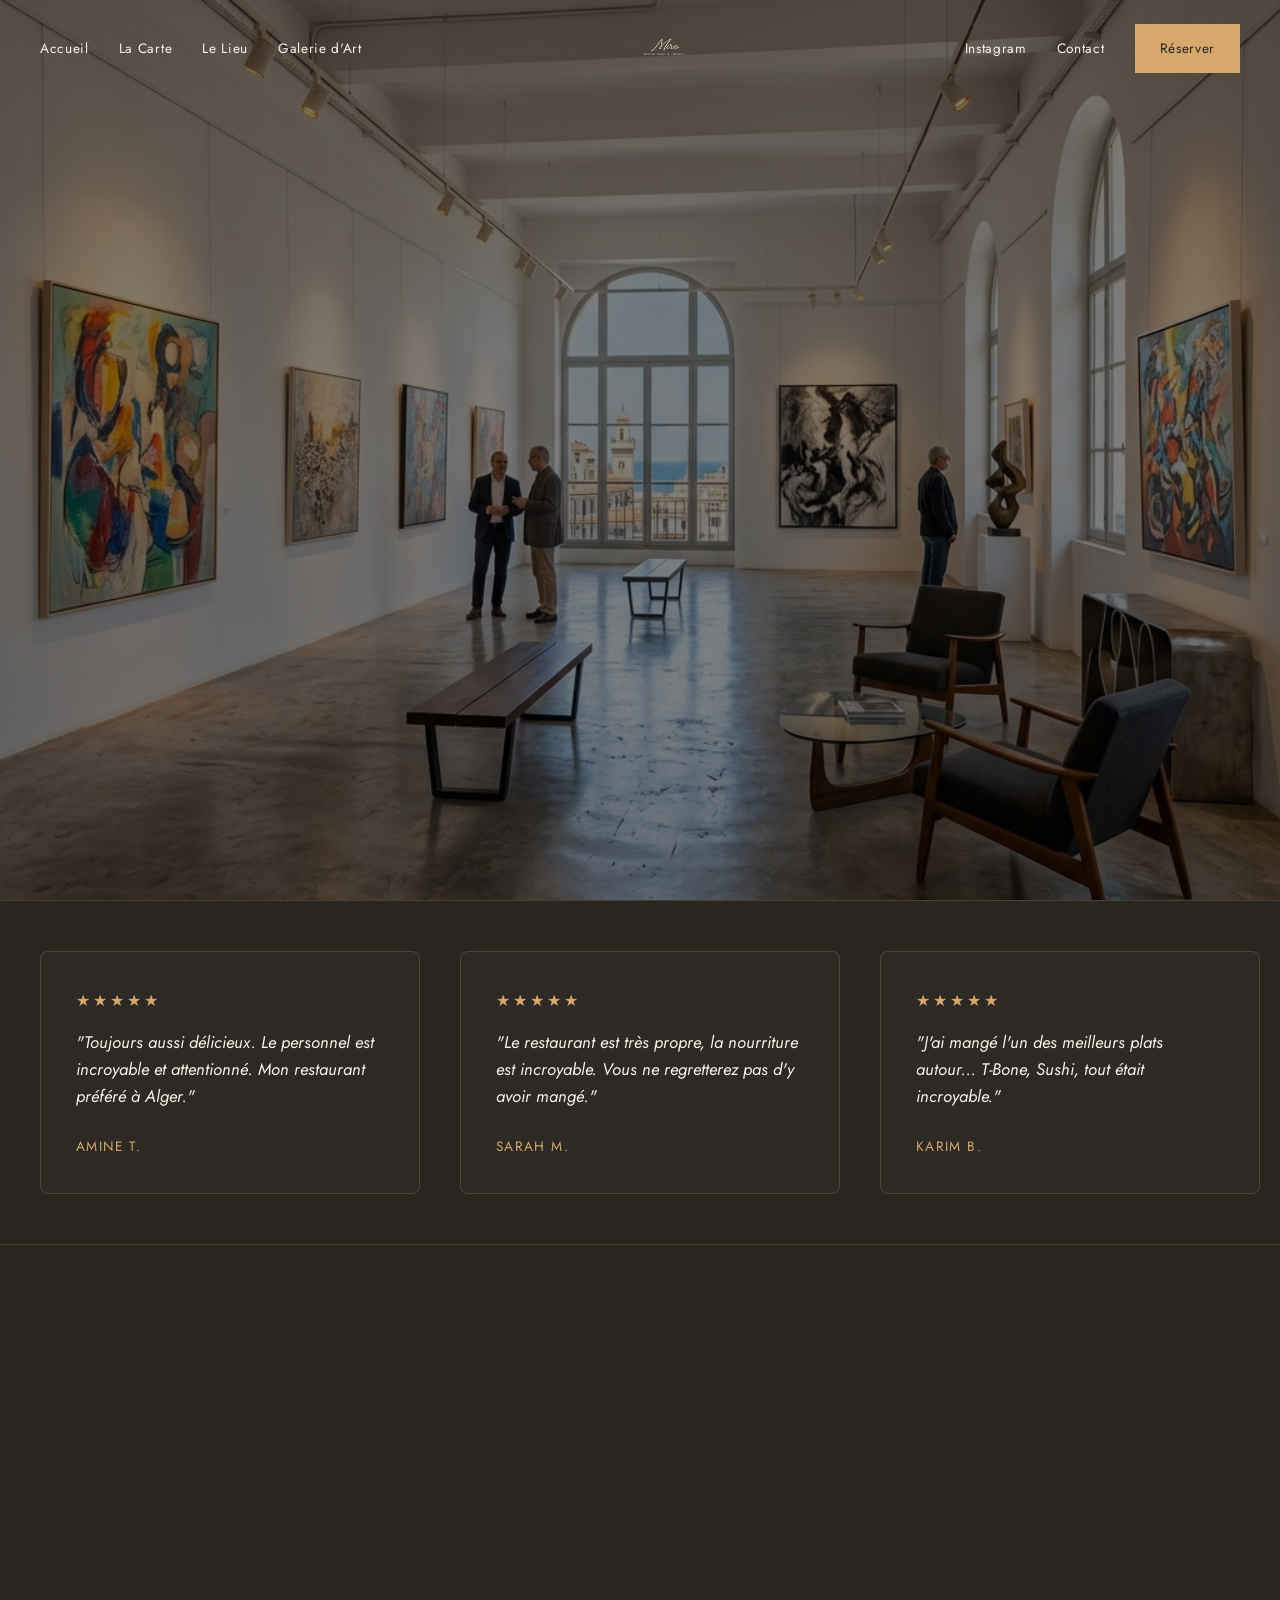
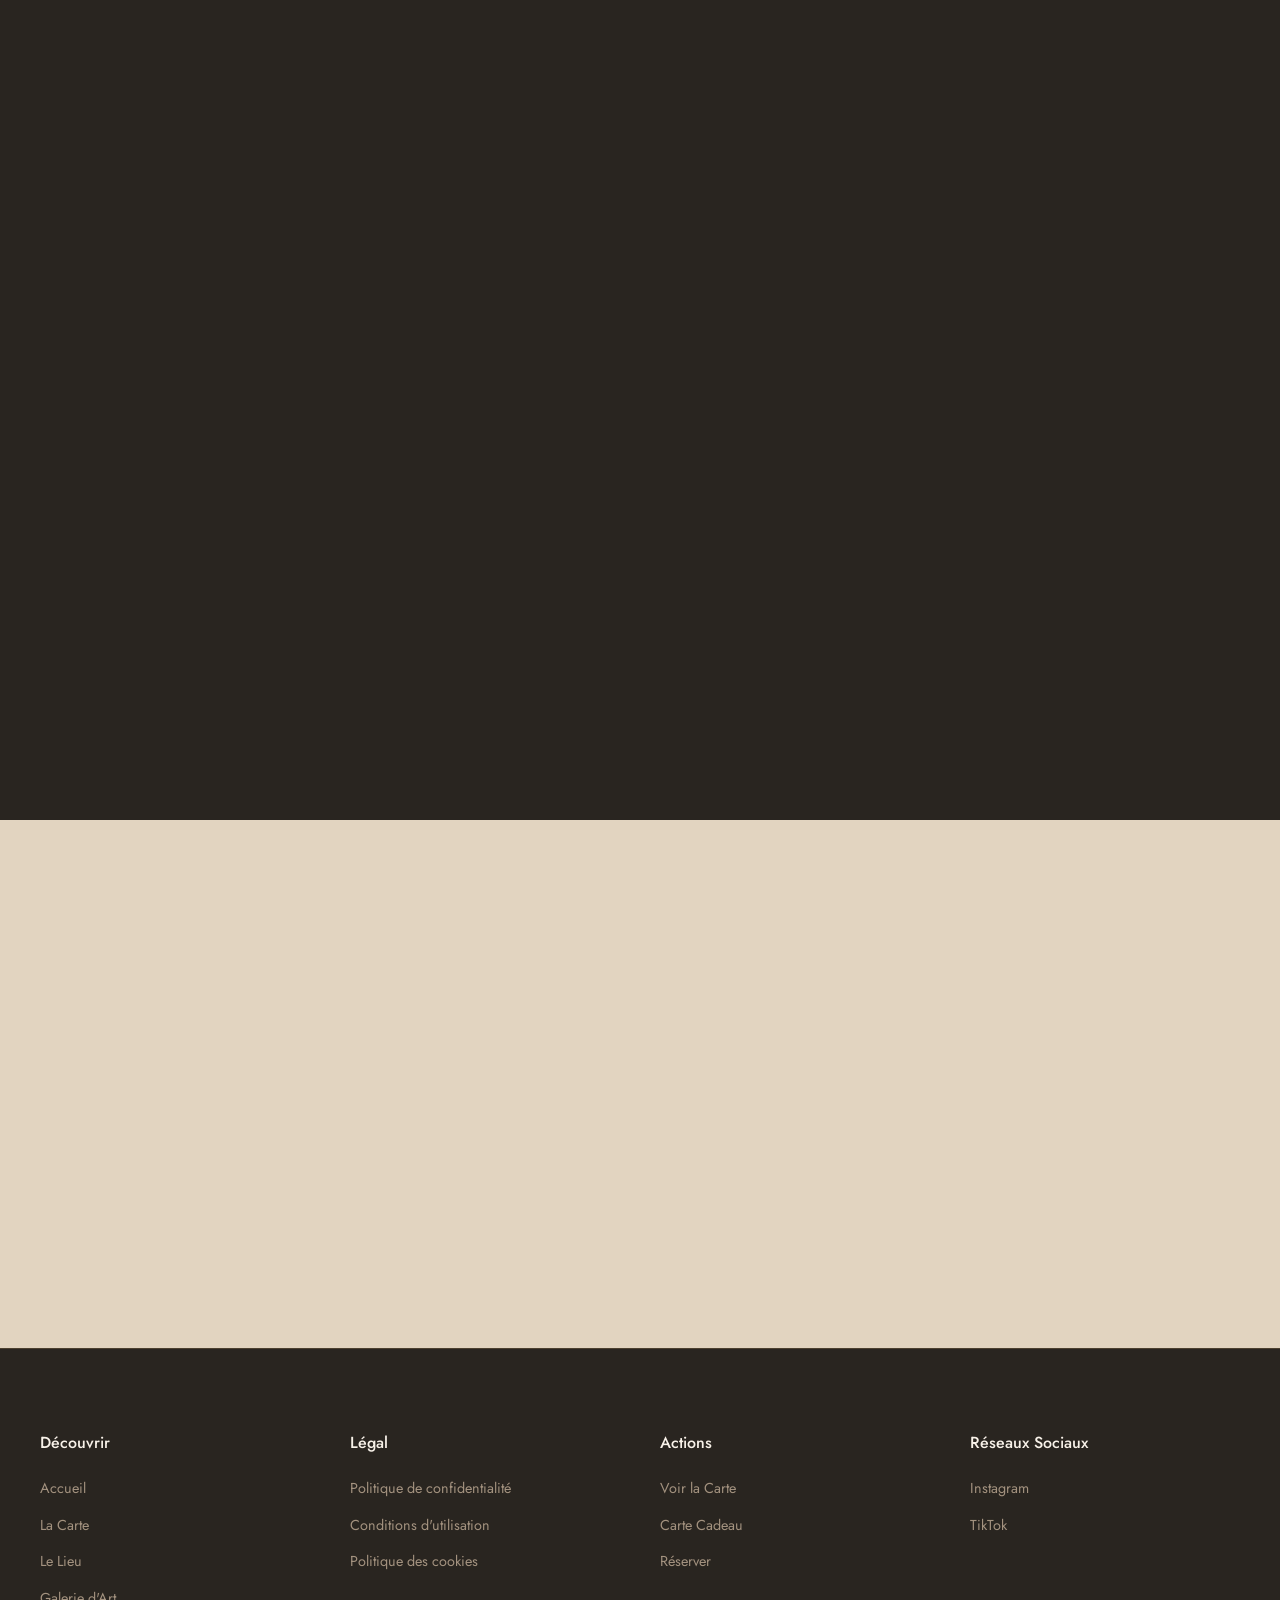
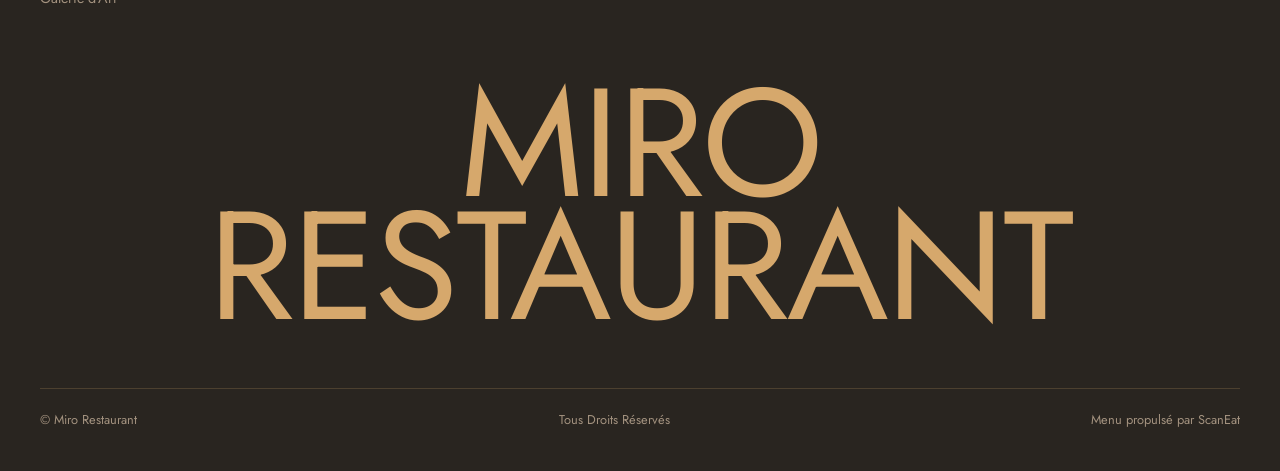
==== index.html @ 79324fb9 "Move files to root for Vercel deployment" ====
<!DOCTYPE html>
<html lang="fr">
<head>
<meta charset="UTF-8" />
<meta name="viewport" content="width=device-width, initial-scale=1.0" />
<title>Miro Restaurant & Lounge — Cuisine Méditerranéenne & Sushi · Alger</title>
<meta name="description" content="Miro Restaurant & Lounge à Alger : cuisine française méditerranéenne aux influences italiennes, viandes maturées, poissons frais, paella et bar à sushi. Réservez votre table." />
<link rel="icon" href="logo.png" />
<link rel="preconnect" href="https://fonts.googleapis.com" />
<link rel="preconnect" href="https://fonts.gstatic.com" crossorigin />
<link href="https://fonts.googleapis.com/css2?family=Cormorant+Garamond:ital,wght@0,400;0,500;0,600;1,400&family=Jost:wght@300;400;500;600&display=swap" rel="stylesheet" />

<style>
  :root{
    --bg:#292520; /* Dark charcoal brown */
    --bg-light:#e2d4c0; /* Beige */
    --gold:#d6a86c; /* Sand/Gold */
    --cream:#f8f2e9; 
    --muted:#a3927f;
    --line:rgba(214,168,108,.2);
    --serif:'Cormorant Garamond',serif;
    --sans:'Jost',sans-serif;
  }
  *{margin:0;padding:0;box-sizing:border-box}
  html{}
  body{
    background:var(--bg);
    color:var(--cream);
    font-family:var(--sans);
    font-weight:400;
    line-height:1.7;
    overflow-x:hidden;
  }
  img{display:block;max-width:100%}
  a{color:inherit;text-decoration:none}
  ::selection{background:var(--gold);color:var(--bg)}

  .wrap{max-width:1200px;margin:0 auto;padding:0 28px}
  
  .eyebrow{
    font-size:.75rem;letter-spacing:.25em;text-transform:uppercase;
    color:var(--gold);font-weight:500;margin-bottom:20px;
  }
  
  /* Utility layout classes */
  .split-section {
    display: grid;
    grid-template-columns: 1fr 1fr;
    gap: 0;
  }
  
  .section-pad {
    padding: 120px 0;
  }
  
  .bg-light {
    background-color: var(--bg-light);
    color: var(--bg);
  }
  .bg-light .eyebrow { color: var(--bg); opacity: 0.7; }
  .bg-light .title { color: var(--bg); }
  .bg-light p { color: var(--bg); opacity: 0.8; }
  
  /* Typography */
  h2.title{
    font-family:var(--serif);font-weight:400;text-transform:uppercase;
    font-size:clamp(3rem,6vw,5rem);line-height:1.05;letter-spacing:1px;
    color: var(--cream);
  }
  h2.title.gold { color: var(--gold); }
  
  .reveal{opacity:0;transform:translateY(30px);transition:all 1s cubic-bezier(.2,.7,.2,1)}
  .reveal.in{opacity:1;transform:none}

  /* NAV */
  header.nav{
    position:absolute;top:0;left:0;width:100%;z-index:50;
    display:flex;align-items:center;justify-content:space-between;
    padding:24px 40px;
  }
  .nav .brand img{height:36px;filter:invert(1) brightness(1.6) sepia(1) hue-rotate(340deg) saturate(3) opacity(0.8);}
  
  .nav-links{display:flex;gap:30px;align-items:center}
  .nav-links a{font-size:.85rem;letter-spacing:.05em;color:var(--cream);transition:.3s;}
  .nav-links a:hover{color:var(--gold)}
  
  .btn{
    display:inline-block;font-family:var(--sans);font-size:.8rem;letter-spacing:.1em;
    padding:12px 24px;border:1px solid var(--gold);
    color:var(--gold);transition:.35s;cursor:pointer;background:transparent;
  }
  .btn:hover{background:var(--gold);color:var(--bg)}
  .btn.solid{background:var(--gold);color:var(--bg)}
  .btn.solid:hover{background:var(--cream);border-color:var(--cream);color:var(--bg)}
  
  .burger{display:none;flex-direction:column;gap:6px;cursor:pointer}
  .burger span{width:28px;height:1px;background:var(--cream)}

  /* HERO */
  .hero{
    position:relative;min-height:100vh;display:flex;align-items:center;justify-content:center;
    text-align:center;padding-top:80px;
  }
  .hero-bg {
    position:absolute;inset:0;
    width: 100%; height: 100%; object-fit: cover;
    filter: brightness(0.5); z-index:0;
  }
  .hero-inner{position:relative;z-index:2;max-width:900px;padding: 0 20px;}
  .hero h1{
    font-family:var(--serif);font-weight:400;text-transform:uppercase;
    font-size:clamp(4rem,9vw,7rem);line-height:1;letter-spacing:2px;
    color:var(--cream);
  }
  .hero .sub{font-size:1.1rem;color:var(--gold);letter-spacing:.2em;text-transform:uppercase;margin-bottom:30px;margin-top:20px}
  
  .review-badge { display: inline-flex; align-items: center; gap: 15px; margin-top: 40px; justify-content: center; background: rgba(0,0,0,0.5); padding: 12px 24px; border-radius: 40px; border: 1px solid var(--line); backdrop-filter: blur(8px); }
  .stars { color: var(--gold); font-size: 1.1rem; letter-spacing: 3px; }
  .review-text { color: var(--cream); font-size: 0.95rem; }
  .review-text strong { color: #fff; font-weight: 500; }
  
  /* TESTIMONIAL MARQUEE */
  .testimonial-marquee { border-top: 1px solid var(--line); border-bottom: 1px solid var(--line); padding: 50px 0; overflow: hidden; background: var(--bg); display: flex; }
  .marquee-track { display: flex; gap: 40px; animation: scroll-test 40s linear infinite; width: max-content; padding-left: 40px; }
  .test-card { width: 380px; flex-shrink: 0; background: rgba(255,255,255,0.02); padding: 35px; border-radius: 8px; border: 1px solid var(--line); }
  .test-card .stars { color: var(--gold); font-size: 1rem; margin-bottom: 15px; }
  .test-card p { font-size: 1.05rem; color: var(--cream); font-style: italic; margin-bottom: 25px; line-height: 1.6; }
  .test-card .author { font-size: 0.85rem; letter-spacing: 0.1em; text-transform: uppercase; color: var(--gold); }
  @keyframes scroll-test { from { transform: translateX(0); } to { transform: translateX(-50%); } }

  /* ABOUT (Image on right, text on left style) */
  .split-about {
    align-items: center;
  }
  .split-about-text {
    padding: 60px 80px;
  }
  .split-about-img {
    height: 100%;
    min-height: 600px;
    background: url('https://scaneatio.s3.eu-central-1.amazonaws.com/items/7qnaMtWpa97OECAyvb3tMTWWndRUcb1777828634.JPG') center/cover;
  }

  /* FLAVORS THAT STAY (Centered big text with background image) */
  .flavors {
    position: relative;
    padding: 180px 20px;
    text-align: center;
    background: url('https://scaneatio.s3.eu-central-1.amazonaws.com/items/sIGtYP0o6pI8jyXmugY5TVaqKDKX6y1778077870.jpg') center/cover fixed;
  }
  .flavors::before {
    content: ''; position: absolute; inset: 0; background: rgba(41,37,32,0.7);
  }
  .flavors .wrap { position: relative; z-index: 1; }
  .flavors h2.title { color: var(--cream); font-size: clamp(3rem,8vw,6.5rem); }

  /* MENU HIGHLIGHTS & SPLIT */
  .dish-grid{display:flex;flex-direction:column;gap:0;}
  .dish{display:flex;justify-content:space-between;align-items:baseline;padding:20px 0;border-bottom:1px solid var(--line)}
  .dish .d-name{font-size:1.15rem;font-weight:400;color:var(--cream);}
  .dish .d-name small{display:block;color:var(--muted);font-size:.9rem;font-weight:300;margin-top:6px}
  .dish .d-price{font-family:var(--sans);font-size:1.15rem;color:var(--gold);white-space:nowrap;margin-left:20px;}

  /* DRINKS SECTION */
  .drinks-text { padding: 100px 80px; }
  .drinks-grid .d-name { color: var(--bg); font-weight: 500; }
  .drinks-grid .d-price { color: var(--bg); font-weight: 600; }
  .drinks-grid .dish { border-bottom-color: rgba(41,37,32,0.15); }
  .drinks-images { position: relative; background: var(--bg); min-height: 600px; display: flex; align-items: center; justify-content: center; overflow: hidden; }
  .d-img { position: absolute; width: 45%; height: 60%; background-size: cover; background-position: center; border-radius: 4px; box-shadow: 0 20px 40px rgba(0,0,0,0.5); }
  .d-img-1 { top: 10%; left: 10%; z-index: 2; }
  .d-img-2 { bottom: 10%; right: 10%; z-index: 1; }

  /* GIFT CARD */
  .gift-card-section { position: relative; }

  /* GALLERY CAROUSEL */
  .food-track { display: flex; gap: 20px; overflow-x: auto; padding-bottom: 20px; scrollbar-width: none; }
  .food-track::-webkit-scrollbar { display: none; }
  .food-card { flex: 0 0 320px; position: relative; height: 400px; }
  .food-card img { width: 100%; height: 100%; object-fit: cover; }
  .food-name { position: absolute; bottom: 0; left: 0; width: 100%; padding: 30px 20px 20px; background: linear-gradient(transparent, rgba(41,37,32,0.9)); font-family: var(--serif); font-size: 1.4rem; color: var(--cream); }
  .food-name small { display: block; font-family: var(--sans); font-size: .75rem; letter-spacing: .15em; color: var(--gold); text-transform: uppercase; margin-top: 5px; }

  /* VISIT / LIGHT BG SECTION */
  .visit-section {
    padding: 120px 0;
    text-align: center;
  }
  .info-blocks {
    display: flex;
    justify-content: center;
    gap: 60px;
    margin-top: 60px;
    flex-wrap: wrap;
  }
  .info-block {
    text-align: left;
    max-width: 300px;
  }
  .info-block h4 {
    font-family: var(--serif);
    font-size: 1.5rem;
    color: var(--bg);
    margin-bottom: 12px;
  }
  
  /* MEGA FOOTER */
  .mega-footer {
    background: var(--bg);
    padding: 80px 40px 40px;
    border-top: 1px solid var(--line);
    display: flex;
    flex-direction: column;
    gap: 60px;
  }
  .footer-links-grid {
    display: grid;
    grid-template-columns: repeat(4, 1fr);
    gap: 40px;
    max-width: 1200px;
    margin: 0 auto;
    width: 100%;
  }
  .footer-col h5 {
    color: var(--cream);
    font-family: var(--sans);
    font-weight: 500;
    margin-bottom: 20px;
    font-size: 1rem;
  }
  .footer-col a {
    display: block;
    color: var(--muted);
    margin-bottom: 12px;
    font-size: .9rem;
    transition: .3s;
  }
  .footer-col a:hover {
    color: var(--gold);
  }
  .footer-brand {
    font-family: var(--sans);
    font-size: clamp(4rem, 12vw, 12rem);
    font-weight: 400;
    color: var(--gold);
    text-align: center;
    line-height: 0.8;
    letter-spacing: -2px;
  }
  .footer-bottom {
    display: flex;
    justify-content: space-between;
    color: var(--muted);
    font-size: .8rem;
    max-width: 1200px;
    margin: 0 auto;
    width: 100%;
    border-top: 1px solid var(--line);
    padding-top: 20px;
  }

  @media(max-width:880px){
    .nav-links{display:none;}
    .burger{display:flex}
    .split-section{grid-template-columns:1fr;}
    .split-about-img{min-height:400px;}
    .drinks-images{min-height:400px;}
    .d-img-1 { top: 15%; left: 5%; width: 50%; height: 70%; }
    .d-img-2 { bottom: 15%; right: 5%; width: 50%; height: 70%; }
    .footer-links-grid{grid-template-columns:1fr 1fr;}
    .split-about-text, .drinks-text { padding: 60px 30px; }
  }
</style>
</head>
<body>

<!-- NAV -->
<header class="nav" id="nav">
  <div class="nav-links">
    <a href="index.html">Accueil</a>
    <a href="menu.html">La Carte</a>
    <a href="#about">Le Lieu</a>
    <a href="gallery.html">Galerie d'Art</a>
  </div>
  <a href="index.html" class="brand">
    <img src="logo.png" alt="Miro Restaurant" />
  </a>
  <div class="nav-links">
    <a href="https://www.instagram.com/miro.restaurant" target="_blank">Instagram</a>
    <a href="#visit">Contact</a>
    <a href="#visit" class="btn solid">Réserver</a>
  </div>
  <div class="burger" id="burger"><span></span><span></span><span></span></div>
</header>

<!-- HERO -->
<section class="hero" id="top">
  <video class="hero-bg" autoplay muted loop playsinline poster="gallery_interior.png">
    <source src="hero.mp4" type="video/mp4" />
  </video>
  <div class="hero-inner reveal">
    <div class="sub">Gastronomie Méditerranéenne</div>
    <h1>Miro<br>Restaurant</h1>
    <p style="margin-top: 20px; color: var(--cream); font-size: 1.1rem; max-width: 600px; margin-left: auto; margin-right: auto;">Cuisine française aux accents méditerranéens et italiens, viandes maturées, poissons frais et bar à sushi raffiné.</p>
    
    <div class="review-badge reveal">
      <div class="stars">★★★★★</div>
      <div class="review-text"><strong>4.8</strong>/5 basé sur <strong>2 340</strong> avis</div>
    </div>
  </div>
</section>

<!-- TESTIMONIAL MARQUEE -->
<div class="testimonial-marquee">
  <div class="marquee-track">
    <div class="test-card">
      <div class="stars">★★★★★</div>
      <p>"Toujours aussi délicieux. Le personnel est incroyable et attentionné. Mon restaurant préféré à Alger."</p>
      <div class="author">Amine T.</div>
    </div>
    <div class="test-card">
      <div class="stars">★★★★★</div>
      <p>"Le restaurant est très propre, la nourriture est incroyable. Vous ne regretterez pas d'y avoir mangé."</p>
      <div class="author">Sarah M.</div>
    </div>
    <div class="test-card">
      <div class="stars">★★★★★</div>
      <p>"J'ai mangé l'un des meilleurs plats autour... T-Bone, Sushi, tout était incroyable."</p>
      <div class="author">Karim B.</div>
    </div>
    <div class="test-card">
      <div class="stars">★★★★★</div>
      <p>"Superbe décoration, ambiance très classe, plats copieux et délicieux !"</p>
      <div class="author">Lydia C.</div>
    </div>
    <!-- Duplicate for infinite scroll -->
    <div class="test-card">
      <div class="stars">★★★★★</div>
      <p>"Toujours aussi délicieux. Le personnel est incroyable et attentionné. Mon restaurant préféré à Alger."</p>
      <div class="author">Amine T.</div>
    </div>
    <div class="test-card">
      <div class="stars">★★★★★</div>
      <p>"Le restaurant est très propre, la nourriture est incroyable. Vous ne regretterez pas d'y avoir mangé."</p>
      <div class="author">Sarah M.</div>
    </div>
    <div class="test-card">
      <div class="stars">★★★★★</div>
      <p>"J'ai mangé l'un des meilleurs plats autour... T-Bone, Sushi, tout était incroyable."</p>
      <div class="author">Karim B.</div>
    </div>
    <div class="test-card">
      <div class="stars">★★★★★</div>
      <p>"Superbe décoration, ambiance très classe, plats copieux et délicieux !"</p>
      <div class="author">Lydia C.</div>
    </div>
  </div>
</div>

<!-- ABOUT SPLIT -->
<section class="split-section split-about" id="about">
  <div class="split-about-text reveal">
    <div class="eyebrow">Ancré dans l'Expérience</div>
    <h2 class="title">Une Cuisine<br>Généreuse</h2>
    <p style="margin-top: 30px; font-size: 1.1rem; color: var(--muted);">Chez Miro, chaque assiette raconte une rencontre : la rigueur de la gastronomie française, la chaleur de la Méditerranée et l'élégance de la cuisine italienne. Des entrées délicates aux viandes grillées sur la braise, tout est pensé pour les amoureux du goût.</p>
    <a href="menu.html" class="btn" style="margin-top: 40px;">Voir la Carte</a>
  </div>
  <div class="split-about-img reveal"></div>
</section>

<!-- FLAVORS THAT STAY -->
<section class="flavors">
  <div class="wrap reveal">
    <h2 class="title">Des Saveurs<br>Mémorables</h2>
    <p style="margin-top: 20px; font-size: 1.1rem; color: var(--cream);">D'une hospitalité chaleureuse à des saveurs audacieuses, chaque détail raconte une histoire.</p>
  </div>
</section>

<!-- SIGNATURE PLATES SPLIT -->
<section class="split-section split-about" id="signature">
  <div class="split-about-text reveal">
    <div class="eyebrow">Plats Signatures</div>
    <h2 class="title gold">Racines<br>Classiques</h2>
    <p style="margin-top: 20px; font-size: 1.1rem; color: var(--muted); margin-bottom: 40px;">Chaque plat reflète notre passion — des recettes peaufinées par l'expérience et pensées pour le palais d'aujourd'hui. Des entrées délicates aux viandes d'exception, nous honorons notre héritage tout en accueillant chaque invité avec chaleur.</p>
    
    <div class="dish-grid">
      <div class="dish"><div class="d-text"><span class="d-name">Tapas de champignons</span><small>à la provençale</small></div><span class="d-price">2 100 DA</span></div>
      <div class="dish"><div class="d-text"><span class="d-name">Burrata</span><small>crémeuse, huile d'olive</small></div><span class="d-price">2 400 DA</span></div>
      <div class="dish"><div class="d-text"><span class="d-name">T-Bone Grillé sur Braise</span><small>viande maturée d'exception</small></div><span class="d-price">6 200 DA</span></div>
      <div class="dish"><div class="d-text"><span class="d-name">Paella</span><small>pour 2 personnes, fruits de mer</small></div><span class="d-price">8 200 DA</span></div>
      <div class="dish"><div class="d-text"><span class="d-name">Sashimi Saumon</span><small>pêche fraîche du jour</small></div><span class="d-price">3 800 DA</span></div>
    </div>
    
    <div style="margin-top: 40px;">
      <a href="menu.html" class="btn solid">Voir le Menu Complet</a>
    </div>
  </div>
  <div class="split-about-img reveal" style="background-image: url('https://scaneatio.s3.eu-central-1.amazonaws.com/items/sIGtYP0o6pI8jyXmugY5TVaqKDKX6y1778077870.jpg');"></div>
</section>

<!-- DRINKS SECTION -->
<section class="split-section" id="drinks">
  <div class="drinks-images">
    <div class="d-img d-img-1 reveal" style="background-image: url('https://images.unsplash.com/photo-1514362545857-3bc16c4c7d1b?auto=format&fit=crop&q=80');"></div>
    <div class="d-img d-img-2 reveal" style="background-image: url('https://images.unsplash.com/photo-1536935338788-846bb9981813?auto=format&fit=crop&q=80');"></div>
  </div>
  <div class="drinks-text bg-light reveal">
    <div class="eyebrow">Le Bar</div>
    <h2 class="title">Boissons &<br>Cocktails</h2>
    <p style="margin-top: 20px; font-size: 1.1rem; margin-bottom: 40px;">Des mocktails créations maison aux classiques revisités, chaque boisson est pensée pour s'accorder parfaitement avec votre repas.</p>
    
    <div class="dish-grid drinks-grid">
      <div class="dish"><div class="d-text"><span class="d-name">Mojito Signature</span><small>Menthe fraîche, citron vert, touche secrète</small></div><span class="d-price">800 DA</span></div>
      <div class="dish"><div class="d-text"><span class="d-name">Virgin Piña Colada</span><small>Ananas, crème de coco</small></div><span class="d-price">900 DA</span></div>
      <div class="dish"><div class="d-text"><span class="d-name">Passion Fruit Fizz</span><small>Fruit de la passion, eau gazeuse, gingembre</small></div><span class="d-price">850 DA</span></div>
      <div class="dish"><div class="d-text"><span class="d-name">Thé Glacé Maison</span><small>Pêche infusée, romarin</small></div><span class="d-price">600 DA</span></div>
    </div>
    
    <div style="margin-top: 40px;">
      <a href="menu.html#boissons" class="btn">Carte des Boissons</a>
    </div>
  </div>
</section>

<!-- GALLERY CAROUSEL -->
<section style="padding: 120px 0 120px 28px;">
  <div class="food-track reveal">
    <div class="food-card"><img src="https://scaneatio.s3.eu-central-1.amazonaws.com/items/sIGtYP0o6pI8jyXmugY5TVaqKDKX6y1778077870.jpg" alt="T-Bone"><div class="food-name">T-Bone Grillé<small>Viandes</small></div></div>
    <div class="food-card"><img src="https://scaneatio.s3.eu-central-1.amazonaws.com/items/azhgT4IQePRWMcJwbIMqcYHcCzBIHb1777905380.jpeg" alt="Dragon Maki"><div class="food-name">Dragon Maki<small>Sushi</small></div></div>
    <div class="food-card"><img src="https://scaneatio.s3.eu-central-1.amazonaws.com/items/CxskxIwmTsuhKdzZUUUYB9ZbJuuwfH1777837956.JPG" alt="Loup de mer"><div class="food-name">Loup de mer<small>Poissons</small></div></div>
    <div class="food-card"><img src="https://scaneatio.s3.eu-central-1.amazonaws.com/items/cY9EIcVFOpvWKrJsnDmtqKcTQPyr8I1777837536.JPG" alt="Salade"><div class="food-name">Salade César<small>Entrées</small></div></div>
    <div class="food-card"><img src="https://scaneatio.s3.eu-central-1.amazonaws.com/items/iAFcy0fzzevnttk8D7dMZhn9asHUCd1777828266.JPG" alt="Dessert"><div class="food-name">Fondant au chocolat<small>Desserts</small></div></div>
  </div>
</section>

<!-- GIFT CARD -->
<section class="gift-card-section reveal" style="border-top: 1px solid var(--line); border-bottom: 1px solid var(--line);">
  <div class="wrap" style="text-align: center; padding: 120px 0;">
    <div class="eyebrow">Partager l'Expérience</div>
    <h2 class="title gold">Offrez le Goût<br>de la Tradition</h2>
    <p style="margin: 20px auto 40px; font-size: 1.1rem; color: var(--cream); max-width: 500px;">Pour un anniversaire, une célébration ou un simple merci, une carte cadeau Miro rassemble autour de saveurs inoubliables.</p>
    <a href="#visit" class="btn solid">Commander une Carte</a>
  </div>
</section>

<!-- VISIT LIGHT SECTION -->
<section class="visit-section bg-light" id="visit">
  <div class="wrap reveal">
    <div class="eyebrow">L'Expérience</div>
    <h2 class="title">Nous Trouver</h2>
    <div class="info-blocks">
      <div class="info-block">
        <h4>Adresse</h4>
        <p>Miro Restaurant & Lounge<br>Alger, Algérie</p>
      </div>
      <div class="info-block">
        <h4>Horaires</h4>
        <p>Ouvert tous les jours, midi et soir.<br>De 12h00 à Minuit</p>
      </div>
      <div class="info-block">
        <h4>Contact</h4>
        <p>Réservation via Instagram<br>@miro.restaurant</p>
      </div>
    </div>
  </div>
</section>

<!-- MEGA FOOTER -->
<footer class="mega-footer">
  <div class="footer-links-grid">
    <div class="footer-col">
      <h5>Découvrir</h5>
      <a href="index.html">Accueil</a>
      <a href="menu.html">La Carte</a>
      <a href="#about">Le Lieu</a>
      <a href="gallery.html">Galerie d'Art</a>
    </div>
    <div class="footer-col">
      <h5>Légal</h5>
      <a href="#">Politique de confidentialité</a>
      <a href="#">Conditions d'utilisation</a>
      <a href="#">Politique des cookies</a>
    </div>
    <div class="footer-col">
      <h5>Actions</h5>
      <a href="menu.html">Voir la Carte</a>
      <a href="#">Carte Cadeau</a>
      <a href="#visit">Réserver</a>
    </div>
    <div class="footer-col">
      <h5>Réseaux Sociaux</h5>
      <a href="https://www.instagram.com/miro.restaurant" target="_blank">Instagram</a>
      <a href="https://www.tiktok.com/@mirorestaurant.alger" target="_blank">TikTok</a>
    </div>
  </div>
  
  <div class="footer-brand">
    MIRO RESTAURANT
  </div>
  
  <div class="footer-bottom">
    <div>© <span id="year"></span> Miro Restaurant</div>
    <div>Tous Droits Réservés</div>
    <div>Menu propulsé par ScanEat</div>
  </div>
</footer>

<script src="https://unpkg.com/@studio-freight/lenis@1.0.42/dist/lenis.min.js"></script>
<script>
  // Smooth scroll (Lenis) - Sans conflit CSS
  const lenis = new Lenis({
    duration: 1.0, 
    easing: (t) => Math.min(1, 1.001 - Math.pow(2, -10 * t)),
    smooth: true
  });
  function raf(time) {
    lenis.raf(time);
    requestAnimationFrame(raf);
  }
  requestAnimationFrame(raf);

  document.getElementById('year').textContent = new Date().getFullYear();
  
  // scroll reveal
  const io = new IntersectionObserver((entries) => {
    entries.forEach(e => { if (e.isIntersecting){ e.target.classList.add('in'); io.unobserve(e.target);} });
  }, { threshold: .15 });
  document.querySelectorAll('.reveal').forEach(el => io.observe(el));
</script>
</body>
</html>
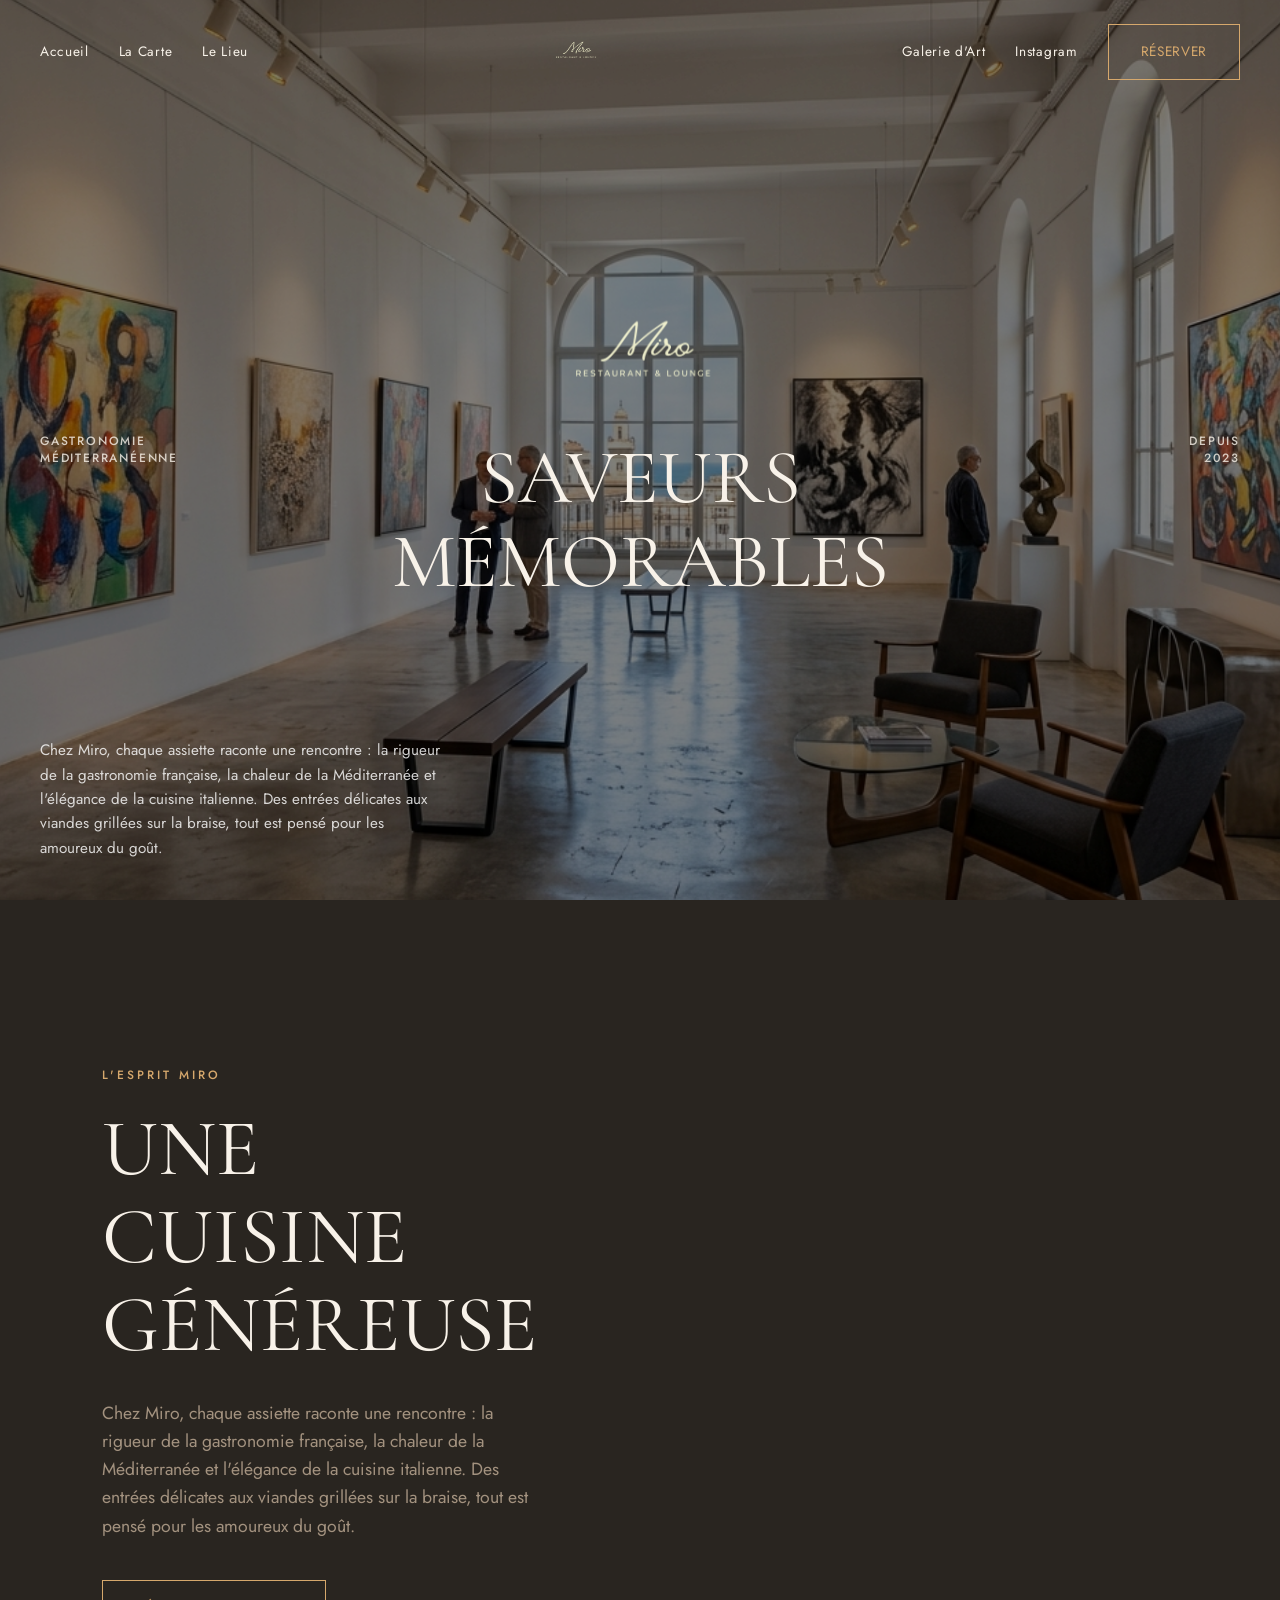
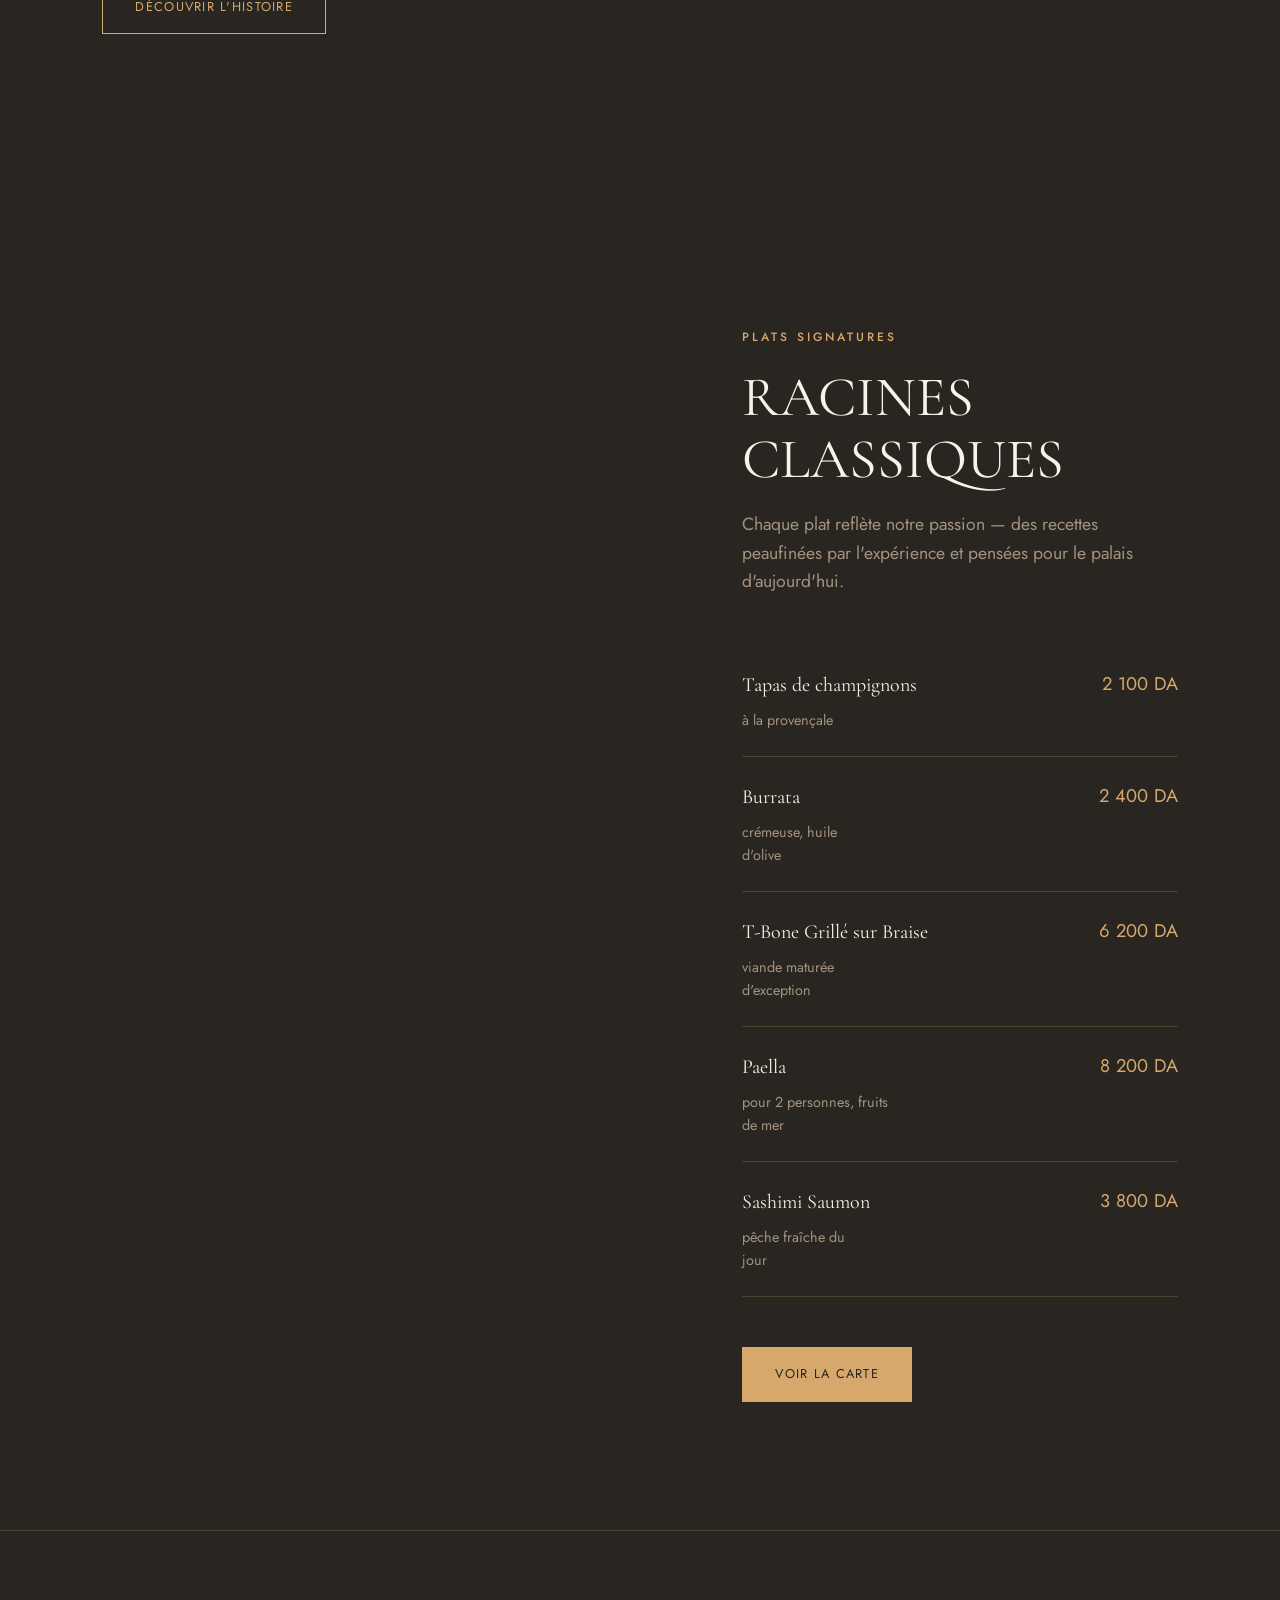
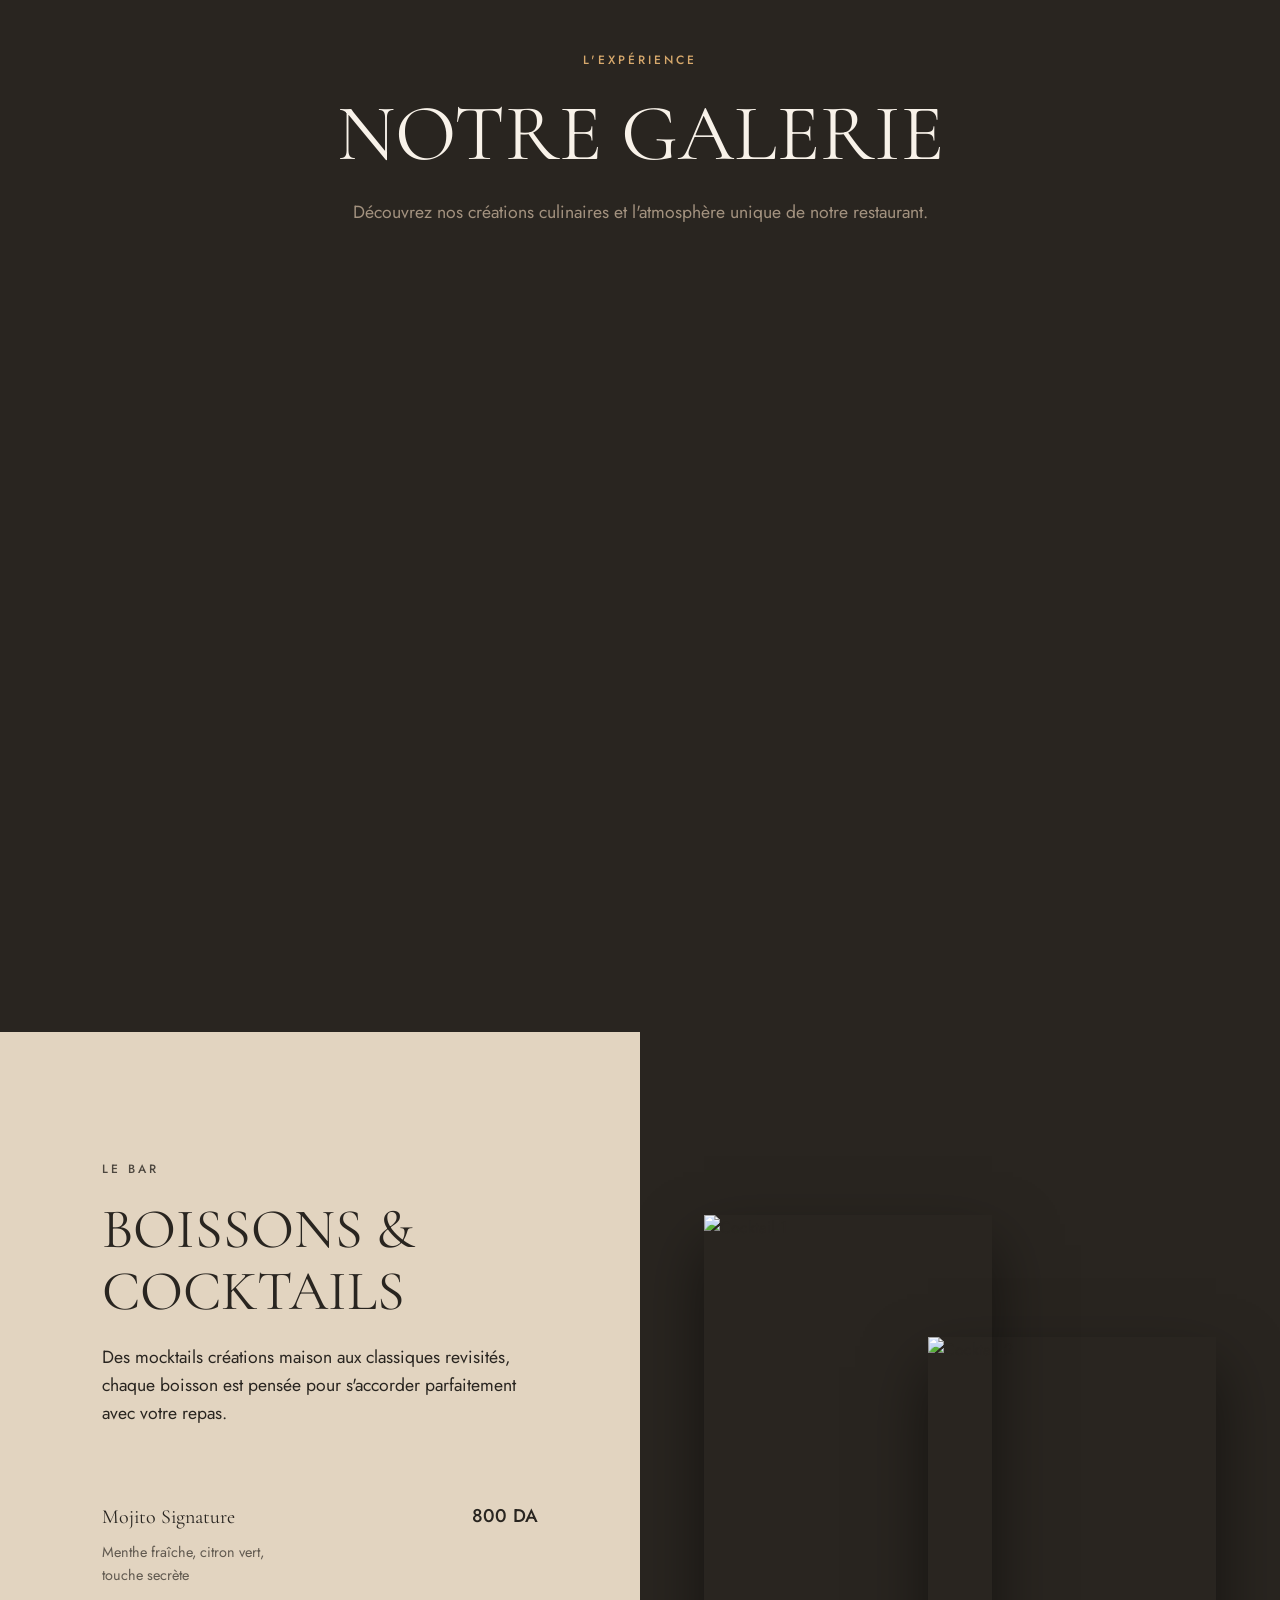
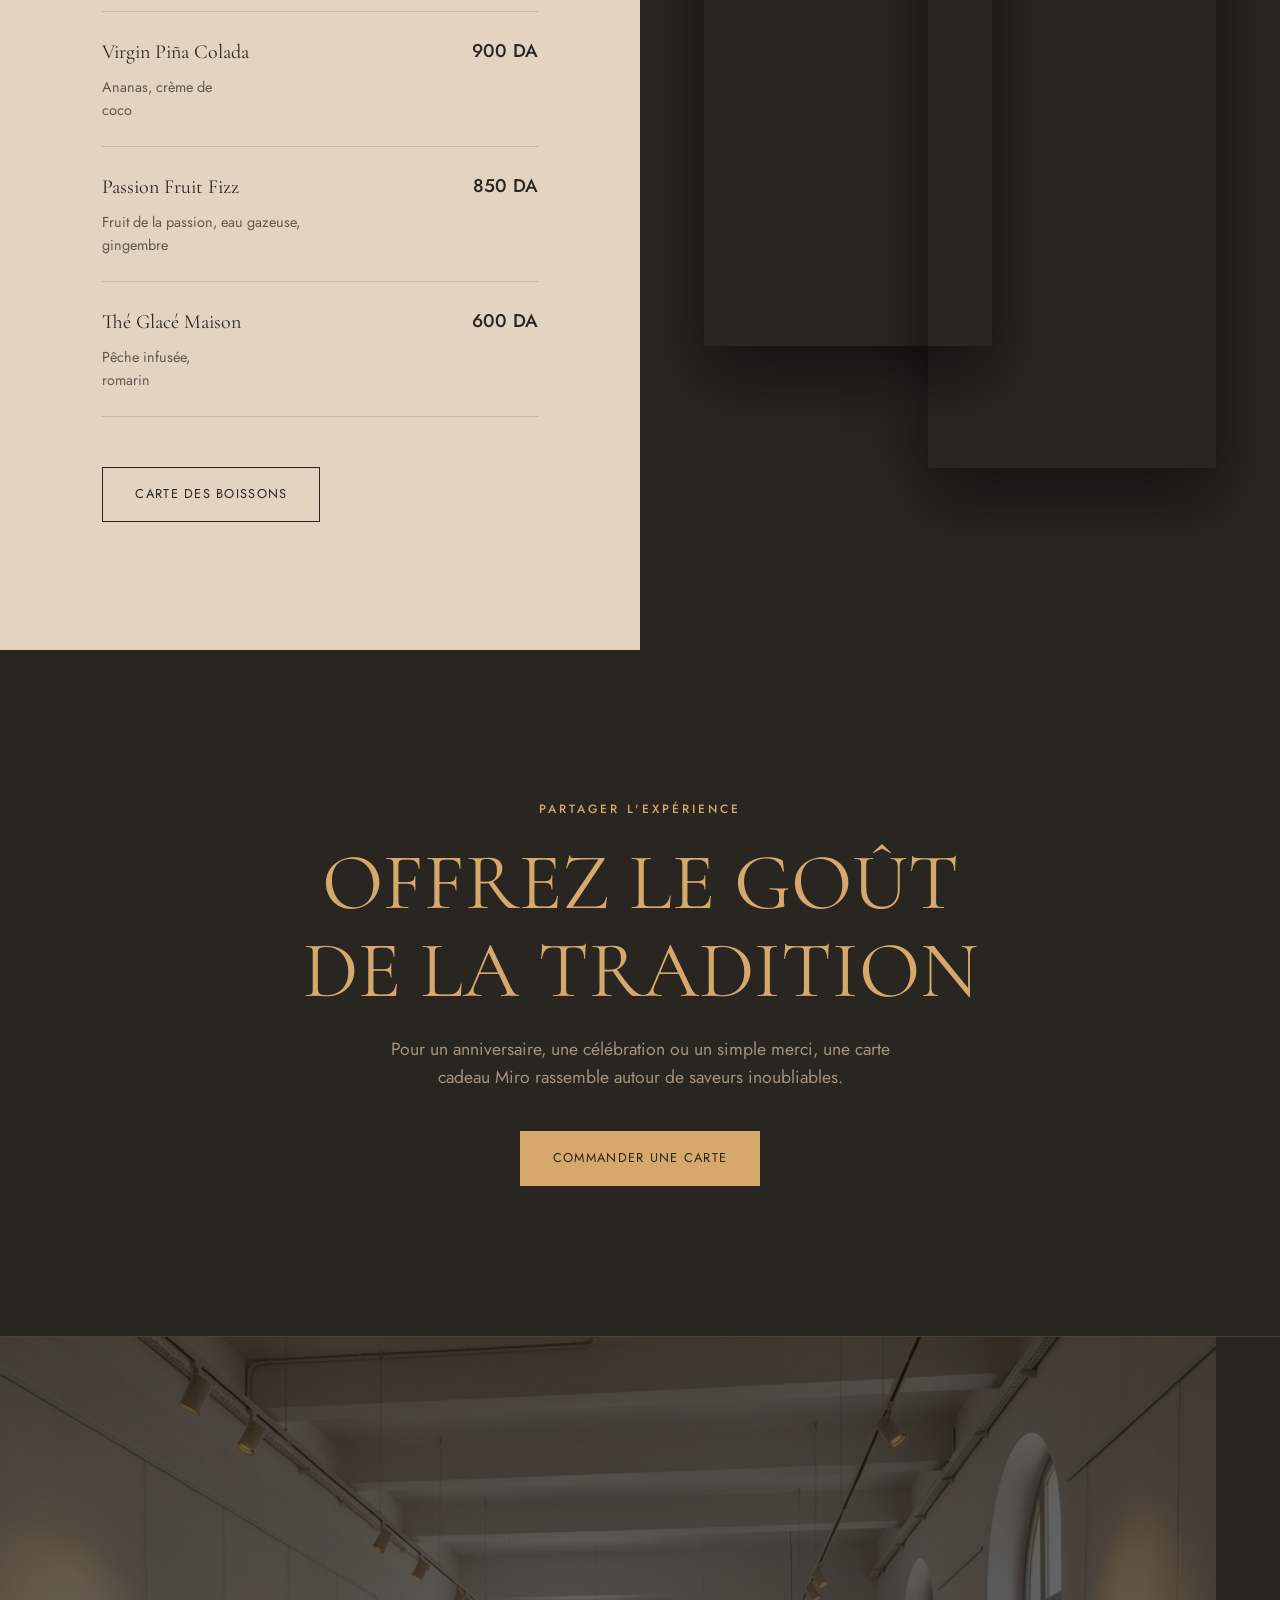
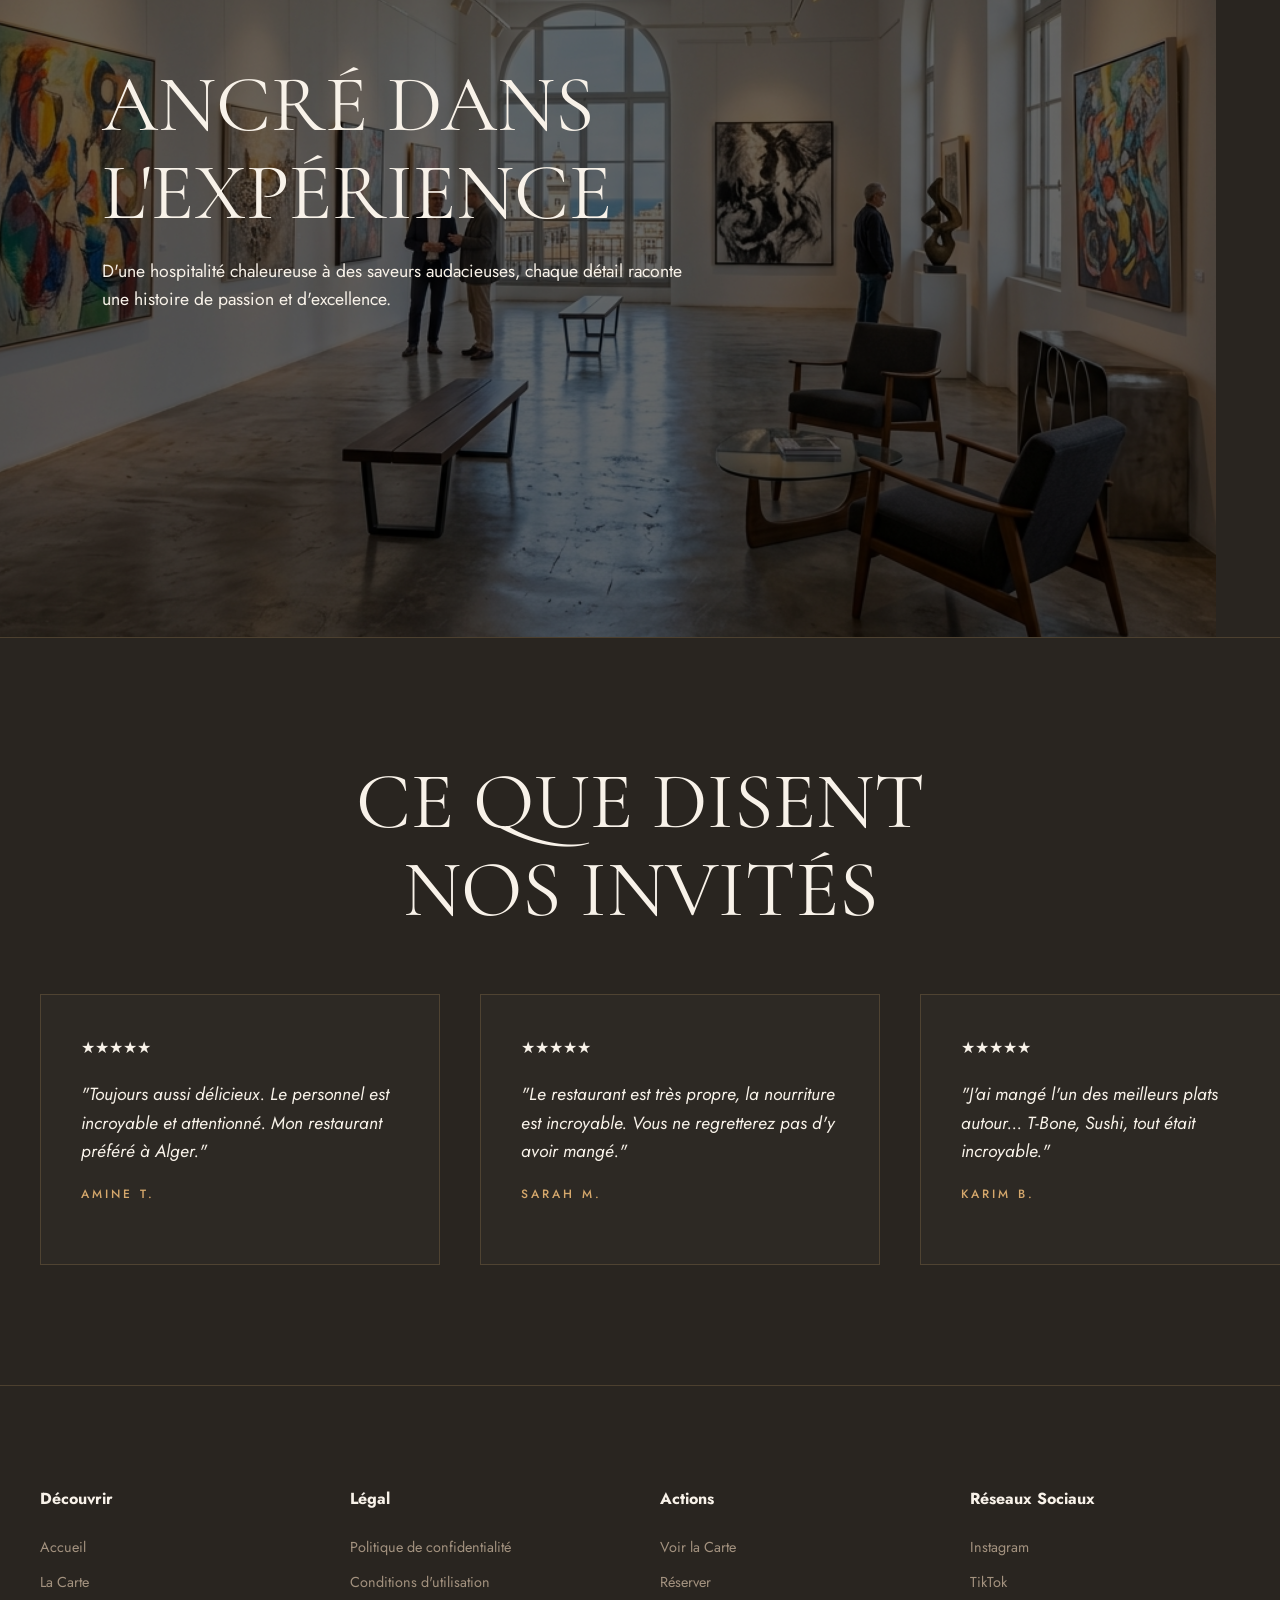
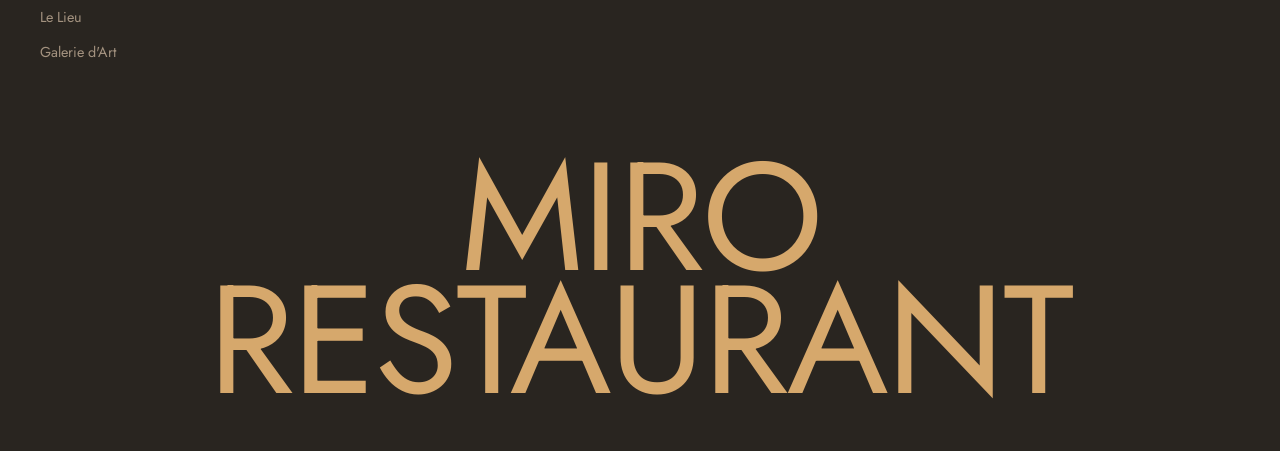
==== commit b69f4eed: "Fix hero layout overlaps, refine responsive behavior, and re-add logo" ====
--- a/index.html
+++ b/index.html
@@ -3,530 +3,635 @@
 <head>
 <meta charset="UTF-8" />
 <meta name="viewport" content="width=device-width, initial-scale=1.0" />
-<title>Miro Restaurant & Lounge — Cuisine Méditerranéenne & Sushi · Alger</title>
-<meta name="description" content="Miro Restaurant & Lounge à Alger : cuisine française méditerranéenne aux influences italiennes, viandes maturées, poissons frais, paella et bar à sushi. Réservez votre table." />
+<title>Miro Restaurant & Lounge</title>
+<meta name="description" content="Miro Restaurant & Lounge à Alger : cuisine française méditerranéenne aux influences italiennes, viandes maturées, poissons frais, paella et bar à sushi." />
 <link rel="icon" href="logo.png" />
 <link rel="preconnect" href="https://fonts.googleapis.com" />
 <link rel="preconnect" href="https://fonts.gstatic.com" crossorigin />
 <link href="https://fonts.googleapis.com/css2?family=Cormorant+Garamond:ital,wght@0,400;0,500;0,600;1,400&family=Jost:wght@300;400;500;600&display=swap" rel="stylesheet" />
-
+<link rel="stylesheet" href="https://cdn.jsdelivr.net/npm/@splidejs/splide@4.1.4/dist/css/splide.min.css">
 <style>
-  :root{
-    --bg:#292520; /* Dark charcoal brown */
-    --bg-light:#e2d4c0; /* Beige */
-    --gold:#d6a86c; /* Sand/Gold */
-    --cream:#f8f2e9; 
-    --muted:#a3927f;
-    --line:rgba(214,168,108,.2);
-    --serif:'Cormorant Garamond',serif;
-    --sans:'Jost',sans-serif;
-  }
-  *{margin:0;padding:0;box-sizing:border-box}
-  html{}
-  body{
-    background:var(--bg);
-    color:var(--cream);
-    font-family:var(--sans);
-    font-weight:400;
-    line-height:1.7;
-    overflow-x:hidden;
-  }
-  img{display:block;max-width:100%}
-  a{color:inherit;text-decoration:none}
-  ::selection{background:var(--gold);color:var(--bg)}
-
-  .wrap{max-width:1200px;margin:0 auto;padding:0 28px}
-  
-  .eyebrow{
-    font-size:.75rem;letter-spacing:.25em;text-transform:uppercase;
-    color:var(--gold);font-weight:500;margin-bottom:20px;
-  }
-  
-  /* Utility layout classes */
-  .split-section {
-    display: grid;
-    grid-template-columns: 1fr 1fr;
-    gap: 0;
-  }
-  
-  .section-pad {
-    padding: 120px 0;
-  }
-  
-  .bg-light {
-    background-color: var(--bg-light);
-    color: var(--bg);
-  }
-  .bg-light .eyebrow { color: var(--bg); opacity: 0.7; }
-  .bg-light .title { color: var(--bg); }
-  .bg-light p { color: var(--bg); opacity: 0.8; }
-  
-  /* Typography */
-  h2.title{
-    font-family:var(--serif);font-weight:400;text-transform:uppercase;
-    font-size:clamp(3rem,6vw,5rem);line-height:1.05;letter-spacing:1px;
-    color: var(--cream);
-  }
-  h2.title.gold { color: var(--gold); }
-  
-  .reveal{opacity:0;transform:translateY(30px);transition:all 1s cubic-bezier(.2,.7,.2,1)}
-  .reveal.in{opacity:1;transform:none}
-
-  /* NAV */
-  header.nav{
-    position:absolute;top:0;left:0;width:100%;z-index:50;
-    display:flex;align-items:center;justify-content:space-between;
-    padding:24px 40px;
-  }
-  .nav .brand img{height:36px;filter:invert(1) brightness(1.6) sepia(1) hue-rotate(340deg) saturate(3) opacity(0.8);}
-  
-  .nav-links{display:flex;gap:30px;align-items:center}
-  .nav-links a{font-size:.85rem;letter-spacing:.05em;color:var(--cream);transition:.3s;}
-  .nav-links a:hover{color:var(--gold)}
-  
-  .btn{
-    display:inline-block;font-family:var(--sans);font-size:.8rem;letter-spacing:.1em;
-    padding:12px 24px;border:1px solid var(--gold);
-    color:var(--gold);transition:.35s;cursor:pointer;background:transparent;
-  }
-  .btn:hover{background:var(--gold);color:var(--bg)}
-  .btn.solid{background:var(--gold);color:var(--bg)}
-  .btn.solid:hover{background:var(--cream);border-color:var(--cream);color:var(--bg)}
-  
-  .burger{display:none;flex-direction:column;gap:6px;cursor:pointer}
-  .burger span{width:28px;height:1px;background:var(--cream)}
-
+  :root {
+    --bg: #292520;
+    --bg-light: #e2d4c0;
+    --gold: #d6a86c;
+    --cream: #f8f2e9; 
+    --muted: #a3927f;
+    --line: rgba(214,168,108,.2);
+    --line-dark: rgba(41,37,32,.15);
+    --serif: 'Cormorant Garamond', serif;
+    --sans: 'Jost', sans-serif;
+  }
+  * { margin:0; padding:0; box-sizing:border-box; }
+  body {
+    background: var(--bg); color: var(--cream);
+    font-family: var(--sans); font-weight: 400; line-height: 1.6;
+    overflow-x: hidden;
+  }
+  img { display: block; max-width: 100%; }
+  a { color: inherit; text-decoration: none; }
+  ::selection { background: var(--gold); color: var(--bg); }
+  
+  h1, h2, h3, h4 { font-family: var(--serif); font-weight: 400; text-transform: uppercase; line-height: 1.1; }
+  .h1 { font-size: clamp(4rem, 10vw, 8rem); letter-spacing: 2px; }
+  .h2 { font-size: clamp(3rem, 7vw, 5rem); }
+  .h3 { font-size: clamp(2.2rem, 5vw, 3.5rem); }
+  
+  .base_p { font-size: 1.1rem; color: var(--muted); }
+  .base_p.dark { color: var(--bg); }
+  .base_p.light { color: var(--cream); }
+  
+  .eyebrow { font-size: 0.75rem; letter-spacing: 0.25em; text-transform: uppercase; color: var(--gold); font-weight: 500; margin-bottom: 20px; display: block;}
+  .eyebrow.dark { color: var(--bg); opacity: 0.8; }
+  
+  .btn {
+    display: inline-block; font-family: var(--sans); font-size: 0.8rem; letter-spacing: 0.1em; text-transform: uppercase;
+    padding: 16px 32px; border: 1px solid var(--gold); color: var(--gold); transition: 0.4s ease; cursor: pointer; background: transparent;
+  }
+  .btn:hover { background: var(--gold); color: var(--bg); }
+  .btn.solid { background: var(--gold); color: var(--bg); }
+  .btn.solid:hover { background: var(--cream); border-color: var(--cream); }
+  .btn.dark { border-color: var(--bg); color: var(--bg); }
+  .btn.dark:hover { background: var(--bg); color: var(--bg-light); }
+  
+  .word { display: inline-block; overflow: hidden; vertical-align: top; padding-bottom: 0.1em; margin-bottom: -0.1em; }
+  .word-inner { display: inline-block; transform: translateY(110%); will-change: transform; }
+  
+  /* HEADER & MOBILE MENU */
+  .header {
+    position: fixed; top: 0; left: 0; width: 100%; z-index: 105;
+    padding: 24px 40px; display: flex; justify-content: space-between; align-items: center;
+    transition: background 0.4s ease, padding 0.4s ease;
+  }
+  .header.scrolled { background: rgba(41,37,32,0.95); backdrop-filter: blur(10px); padding: 15px 40px; border-bottom: 1px solid var(--line); }
+  .header.is-light { color: var(--bg); }
+  
+  .nav-links { display: flex; gap: 30px; align-items: center; }
+  .nav-links a { font-size: 0.85rem; letter-spacing: 0.05em; transition: 0.3s; }
+  .nav-links a:hover { color: var(--gold); }
+  .header.is-light .nav-links a:hover { color: rgba(0,0,0,0.5); }
+  
+  .brand img { height: 36px; filter: invert(1) brightness(1.6) sepia(1) hue-rotate(340deg) saturate(3) opacity(0.8); transition: filter 0.3s; z-index: 110; position: relative;}
+  .header.is-light .brand img { filter: invert(0); }
+  
+  .burger { display: none; flex-direction: column; gap: 6px; cursor: pointer; z-index: 110; position: relative; }
+  .burger span { width: 28px; height: 1px; background: var(--cream); transition: 0.3s; }
+  .header.is-light .burger span { background: var(--bg); }
+  .burger.active span { background: var(--cream) !important; }
+  .burger.active span:nth-child(1) { transform: translateY(7px) rotate(45deg); }
+  .burger.active span:nth-child(2) { opacity: 0; }
+  .burger.active span:nth-child(3) { transform: translateY(-7px) rotate(-45deg); }
+
+  .mobile-nav {
+    position: fixed; inset: 0; background: rgba(41,37,32,0.98); z-index: 100;
+    display: flex; flex-direction: column; align-items: center; justify-content: center;
+    backdrop-filter: blur(10px); transform: translateY(-100%); visibility: hidden;
+  }
+  .mobile-nav-links { display: flex; flex-direction: column; gap: 30px; text-align: center; }
+  .mobile-nav a { font-family: var(--serif); font-size: 2.5rem; color: var(--cream); text-transform: uppercase; }
+  .mobile-nav .btn { font-family: var(--sans); font-size: 1rem; margin-top: 20px; border-color: var(--gold); color: var(--gold); }
+  
   /* HERO */
-  .hero{
-    position:relative;min-height:100vh;display:flex;align-items:center;justify-content:center;
-    text-align:center;padding-top:80px;
+  .hero {
+    position: relative; min-height: max(100vh, 700px); width: 100%; display: flex; flex-direction: column; justify-content: flex-end;
+    overflow: hidden; padding: 120px 40px 40px 40px;
   }
   .hero-bg {
-    position:absolute;inset:0;
-    width: 100%; height: 100%; object-fit: cover;
-    filter: brightness(0.5); z-index:0;
-  }
-  .hero-inner{position:relative;z-index:2;max-width:900px;padding: 0 20px;}
-  .hero h1{
-    font-family:var(--serif);font-weight:400;text-transform:uppercase;
-    font-size:clamp(4rem,9vw,7rem);line-height:1;letter-spacing:2px;
-    color:var(--cream);
-  }
-  .hero .sub{font-size:1.1rem;color:var(--gold);letter-spacing:.2em;text-transform:uppercase;margin-bottom:30px;margin-top:20px}
-  
-  .review-badge { display: inline-flex; align-items: center; gap: 15px; margin-top: 40px; justify-content: center; background: rgba(0,0,0,0.5); padding: 12px 24px; border-radius: 40px; border: 1px solid var(--line); backdrop-filter: blur(8px); }
-  .stars { color: var(--gold); font-size: 1.1rem; letter-spacing: 3px; }
-  .review-text { color: var(--cream); font-size: 0.95rem; }
-  .review-text strong { color: #fff; font-weight: 500; }
-  
-  /* TESTIMONIAL MARQUEE */
-  .testimonial-marquee { border-top: 1px solid var(--line); border-bottom: 1px solid var(--line); padding: 50px 0; overflow: hidden; background: var(--bg); display: flex; }
-  .marquee-track { display: flex; gap: 40px; animation: scroll-test 40s linear infinite; width: max-content; padding-left: 40px; }
-  .test-card { width: 380px; flex-shrink: 0; background: rgba(255,255,255,0.02); padding: 35px; border-radius: 8px; border: 1px solid var(--line); }
-  .test-card .stars { color: var(--gold); font-size: 1rem; margin-bottom: 15px; }
-  .test-card p { font-size: 1.05rem; color: var(--cream); font-style: italic; margin-bottom: 25px; line-height: 1.6; }
-  .test-card .author { font-size: 0.85rem; letter-spacing: 0.1em; text-transform: uppercase; color: var(--gold); }
-  @keyframes scroll-test { from { transform: translateX(0); } to { transform: translateX(-50%); } }
-
-  /* ABOUT (Image on right, text on left style) */
-  .split-about {
-    align-items: center;
-  }
-  .split-about-text {
-    padding: 60px 80px;
-  }
-  .split-about-img {
-    height: 100%;
-    min-height: 600px;
-    background: url('https://scaneatio.s3.eu-central-1.amazonaws.com/items/7qnaMtWpa97OECAyvb3tMTWWndRUcb1777828634.JPG') center/cover;
-  }
-
-  /* FLAVORS THAT STAY (Centered big text with background image) */
-  .flavors {
-    position: relative;
-    padding: 180px 20px;
-    text-align: center;
-    background: url('https://scaneatio.s3.eu-central-1.amazonaws.com/items/sIGtYP0o6pI8jyXmugY5TVaqKDKX6y1778077870.jpg') center/cover fixed;
-  }
-  .flavors::before {
-    content: ''; position: absolute; inset: 0; background: rgba(41,37,32,0.7);
-  }
-  .flavors .wrap { position: relative; z-index: 1; }
-  .flavors h2.title { color: var(--cream); font-size: clamp(3rem,8vw,6.5rem); }
-
-  /* MENU HIGHLIGHTS & SPLIT */
-  .dish-grid{display:flex;flex-direction:column;gap:0;}
-  .dish{display:flex;justify-content:space-between;align-items:baseline;padding:20px 0;border-bottom:1px solid var(--line)}
-  .dish .d-name{font-size:1.15rem;font-weight:400;color:var(--cream);}
-  .dish .d-name small{display:block;color:var(--muted);font-size:.9rem;font-weight:300;margin-top:6px}
-  .dish .d-price{font-family:var(--sans);font-size:1.15rem;color:var(--gold);white-space:nowrap;margin-left:20px;}
-
+    position: absolute; top: -25%; left: -5%; width: 110%; height: 150%; object-fit: cover;
+    filter: brightness(0.5); z-index: 0; will-change: transform;
+  }
+  .hero-center-content {
+    position: absolute; top: 50%; left: 50%; transform: translate(-50%, -50%);
+    text-align: center; width: 100%; z-index: 2; pointer-events: none;
+    display: flex; flex-direction: column; align-items: center; justify-content: center;
+  }
+  .hero-logo { height: clamp(60px, 12vw, 120px); margin-bottom: 20px; filter: invert(1) brightness(1.6) sepia(1) hue-rotate(340deg) saturate(3) opacity(0.9); will-change: transform, opacity; }
+  .h1 { font-size: clamp(3rem, 6vw, 6.5rem); line-height: 1.1; letter-spacing: 0; margin: 0; text-transform: uppercase; }
+  
+  .hero-side-text {
+    position: absolute; top: 50%; transform: translateY(-50%);
+    font-family: var(--sans); font-size: 0.75rem; letter-spacing: 0.15em; text-transform: uppercase;
+    color: var(--cream); font-weight: 500; opacity: 0.8; line-height: 1.4;
+    max-width: 140px; z-index: 3; pointer-events: auto;
+  }
+  .hero-side-text.left { left: 40px; text-align: left; }
+  .hero-side-text.right { right: 40px; text-align: right; }
+  
+  .hero-bottom-grid {
+    display: flex; justify-content: space-between; align-items: flex-end;
+    width: 100%; position: relative; z-index: 2; padding-top: 40px;
+  }
+  .hero-desc {
+    max-width: 400px; font-size: 0.95rem; color: rgba(255,255,255,0.8);
+    text-align: left; line-height: 1.6;
+  }
+  
+  .review-box {
+    background: #e2d4c0; color: #292520; padding: 24px; width: 320px; text-align: left;
+    opacity: 0; transform: translateY(20px);
+  }
+  .review-box-header { display: flex; justify-content: space-between; align-items: center; margin-bottom: 15px; }
+  .review-box .stars { color: #d6a86c; font-size: 1.2rem; letter-spacing: 4px; }
+  .review-box-body { display: flex; align-items: center; gap: 20px; }
+  .review-box .score { font-family: var(--serif); font-size: 3.5rem; line-height: 1; }
+  .review-box .score-max { font-size: 1.5rem; font-family: var(--sans); }
+  .review-box .score-text { font-size: 0.8rem; line-height: 1.4; }
+  .review-box .score-text strong { font-size: 1rem; font-weight: 600; display: block; margin-bottom: 2px;}
+  
+  /* SPLIT LAYOUT */
+  .split-section { display: grid; grid-template-columns: 1fr 1fr; min-height: 100vh; }
+  .split-text { padding: 10vw 8vw; display: flex; flex-direction: column; justify-content: center; }
+  .split-img-wrapper { position: relative; overflow: hidden; }
+  .split-img { position: absolute; inset: -5%; width: 110%; height: 110%; object-fit: cover; will-change: transform; }
+  
+  /* MENU GRID */
+  .dish-list { margin-top: 50px; display: flex; flex-direction: column; }
+  .dish-item { display: flex; justify-content: space-between; align-items: flex-start; padding: 24px 0; border-bottom: 1px solid var(--line); }
+  .dish-item.dark { border-bottom-color: var(--line-dark); }
+  .d-name { font-size: 1.25rem; color: var(--cream); font-family: var(--serif); }
+  .dish-item.dark .d-name { color: var(--bg); }
+  .d-desc { font-size: 0.9rem; color: var(--muted); margin-top: 8px; max-width: 80%; }
+  .dish-item.dark .d-desc { color: rgba(41,37,32,0.7); }
+  .d-price { font-size: 1.15rem; color: var(--gold); }
+  .dish-item.dark .d-price { color: var(--bg); font-weight: 500; }
+  
+  /* CATERING SLIDER */
+  .catering { padding: 120px 0; background: var(--bg); border-top: 1px solid var(--line); overflow: hidden; }
+  .catering-header { text-align: center; margin-bottom: 80px; padding: 0 20px; }
+  .splide__slide img { width: 100%; height: 500px; object-fit: cover; filter: brightness(0.8); transition: 0.5s; cursor: grab; }
+  .splide__slide.is-active img { filter: brightness(1); }
+  .slide-text { text-align: center; margin-top: 24px; opacity: 0; transition: 0.5s; transform: translateY(10px); }
+  .splide__slide.is-active .slide-text { opacity: 1; transform: translateY(0); }
+  .slide-title { font-family: var(--serif); font-size: 1.8rem; color: var(--gold); margin-bottom: 8px; }
+  
   /* DRINKS SECTION */
-  .drinks-text { padding: 100px 80px; }
-  .drinks-grid .d-name { color: var(--bg); font-weight: 500; }
-  .drinks-grid .d-price { color: var(--bg); font-weight: 600; }
-  .drinks-grid .dish { border-bottom-color: rgba(41,37,32,0.15); }
-  .drinks-images { position: relative; background: var(--bg); min-height: 600px; display: flex; align-items: center; justify-content: center; overflow: hidden; }
-  .d-img { position: absolute; width: 45%; height: 60%; background-size: cover; background-position: center; border-radius: 4px; box-shadow: 0 20px 40px rgba(0,0,0,0.5); }
-  .d-img-1 { top: 10%; left: 10%; z-index: 2; }
-  .d-img-2 { bottom: 10%; right: 10%; z-index: 1; }
-
-  /* GIFT CARD */
-  .gift-card-section { position: relative; }
-
-  /* GALLERY CAROUSEL */
-  .food-track { display: flex; gap: 20px; overflow-x: auto; padding-bottom: 20px; scrollbar-width: none; }
-  .food-track::-webkit-scrollbar { display: none; }
-  .food-card { flex: 0 0 320px; position: relative; height: 400px; }
-  .food-card img { width: 100%; height: 100%; object-fit: cover; }
-  .food-name { position: absolute; bottom: 0; left: 0; width: 100%; padding: 30px 20px 20px; background: linear-gradient(transparent, rgba(41,37,32,0.9)); font-family: var(--serif); font-size: 1.4rem; color: var(--cream); }
-  .food-name small { display: block; font-family: var(--sans); font-size: .75rem; letter-spacing: .15em; color: var(--gold); text-transform: uppercase; margin-top: 5px; }
-
-  /* VISIT / LIGHT BG SECTION */
-  .visit-section {
-    padding: 120px 0;
-    text-align: center;
-  }
-  .info-blocks {
-    display: flex;
-    justify-content: center;
-    gap: 60px;
-    margin-top: 60px;
-    flex-wrap: wrap;
-  }
-  .info-block {
-    text-align: left;
-    max-width: 300px;
-  }
-  .info-block h4 {
-    font-family: var(--serif);
-    font-size: 1.5rem;
-    color: var(--bg);
-    margin-bottom: 12px;
-  }
-  
-  /* MEGA FOOTER */
-  .mega-footer {
-    background: var(--bg);
-    padding: 80px 40px 40px;
-    border-top: 1px solid var(--line);
-    display: flex;
-    flex-direction: column;
-    gap: 60px;
-  }
-  .footer-links-grid {
-    display: grid;
-    grid-template-columns: repeat(4, 1fr);
-    gap: 40px;
-    max-width: 1200px;
-    margin: 0 auto;
-    width: 100%;
-  }
-  .footer-col h5 {
-    color: var(--cream);
-    font-family: var(--sans);
-    font-weight: 500;
-    margin-bottom: 20px;
-    font-size: 1rem;
-  }
-  .footer-col a {
-    display: block;
-    color: var(--muted);
-    margin-bottom: 12px;
-    font-size: .9rem;
-    transition: .3s;
-  }
-  .footer-col a:hover {
-    color: var(--gold);
-  }
-  .footer-brand {
-    font-family: var(--sans);
-    font-size: clamp(4rem, 12vw, 12rem);
-    font-weight: 400;
-    color: var(--gold);
-    text-align: center;
-    line-height: 0.8;
-    letter-spacing: -2px;
-  }
-  .footer-bottom {
-    display: flex;
-    justify-content: space-between;
-    color: var(--muted);
-    font-size: .8rem;
-    max-width: 1200px;
-    margin: 0 auto;
-    width: 100%;
-    border-top: 1px solid var(--line);
-    padding-top: 20px;
-  }
-
-  @media(max-width:880px){
-    .nav-links{display:none;}
-    .burger{display:flex}
-    .split-section{grid-template-columns:1fr;}
-    .split-about-img{min-height:400px;}
-    .drinks-images{min-height:400px;}
-    .d-img-1 { top: 15%; left: 5%; width: 50%; height: 70%; }
-    .d-img-2 { bottom: 15%; right: 5%; width: 50%; height: 70%; }
-    .footer-links-grid{grid-template-columns:1fr 1fr;}
-    .split-about-text, .drinks-text { padding: 60px 30px; }
+  .bg-light { background: var(--bg-light); color: var(--bg); }
+  .drinks-images { position: relative; background: var(--bg); display: flex; align-items: center; justify-content: center; overflow: hidden; min-height: 100vh;}
+  .d-img { position: absolute; width: 45%; height: 60%; object-fit: cover; box-shadow: 0 30px 60px rgba(0,0,0,0.5); will-change: transform; }
+  .d-img-1 { top: 15%; left: 10%; z-index: 2; }
+  .d-img-2 { bottom: 15%; right: 10%; z-index: 1; }
+  
+  /* GIFT CARD & FULLSIZE */
+  .gift-card { padding: 150px 20px; text-align: center; border-bottom: 1px solid var(--line); }
+  .fullsize { position: relative; height: 100vh; display: flex; align-items: center; padding: 0 8vw; overflow: hidden; }
+  .fullsize-img { position: absolute; inset: -5%; width: 110%; height: 110%; object-fit: cover; z-index: 0; filter: brightness(0.4); will-change: transform; }
+  .fullsize-content { position: relative; z-index: 2; max-width: 600px; }
+  
+  /* MARQUEE */
+  .marquee-section { padding: 120px 0; background: var(--bg); border-top: 1px solid var(--line); overflow: hidden; }
+  .marquee-header { text-align: center; margin-bottom: 60px; padding: 0 20px; }
+  .marquee-track { display: flex; gap: 40px; width: max-content; padding-left: 40px; }
+  .test-card { width: 400px; flex-shrink: 0; background: rgba(255,255,255,0.02); padding: 40px; border: 1px solid var(--line); }
+  .test-card p { font-size: 1.1rem; color: var(--cream); font-style: italic; margin: 20px 0; line-height: 1.6; }
+  
+  /* FOOTER */
+  .footer { padding: 100px 40px 40px; border-top: 1px solid var(--line); }
+  .footer-grid { display: grid; grid-template-columns: repeat(4, 1fr); gap: 40px; max-width: 1400px; margin: 0 auto; }
+  .footer h5 { font-family: var(--sans); color: var(--cream); margin-bottom: 24px; font-size: 1rem; }
+  .footer a { display: block; color: var(--muted); margin-bottom: 12px; font-size: 0.9rem; transition: 0.3s; }
+  .footer a:hover { color: var(--gold); }
+  .footer-brand { font-family: var(--sans); font-size: clamp(4rem, 12vw, 15rem); color: var(--gold); text-align: center; line-height: 0.8; margin-top: 80px; letter-spacing: -2px; }
+  
+  /* RESPONSIVE */
+  @media(max-width: 900px) {
+    .burger { display: flex; }
+    .nav-links.desktop { display: none; }
+    .split-section { grid-template-columns: 1fr; min-height: auto; }
+    .split-text { padding: 80px 20px; }
+    .split-img-wrapper { height: 50vh; }
+    .drinks-images { height: auto; min-height: auto; padding: 40px 20px; display: flex; flex-direction: column; gap: 20px; }
+    .d-img { position: relative; width: 100%; height: 350px; inset: auto !important; box-shadow: none; }
+    .footer-grid { grid-template-columns: 1fr 1fr; }
+    .h1 { font-size: clamp(3rem, 15vw, 5rem); }
+    .h2 { font-size: clamp(2.5rem, 10vw, 3.5rem); }
+    .hero { padding: 100px 20px 20px 20px; justify-content: flex-end; }
+    .hero-side-text { display: none; }
+    .hero-center-content { position: relative; top: auto; left: auto; transform: none; margin-bottom: 40px; }
+    .hero-bottom-grid { flex-direction: column; align-items: flex-start; gap: 30px; margin-top: 0; }
+    .hero-desc { max-width: 100%; font-size: 0.9rem; }
+    .review-box { width: 100%; }
+    .fullsize { height: 60vh; padding: 0 20px; text-align: center; justify-content: center; }
+  }
+  @media(max-width: 600px) {
+    .footer-grid { grid-template-columns: 1fr; }
+    .test-card { width: 300px; padding: 30px; }
+    .dish-item { flex-direction: column; gap: 10px; }
+    .d-price { align-self: flex-start; }
+    .gift-card { padding: 100px 20px; }
   }
 </style>
 </head>
 <body>
 
-<!-- NAV -->
-<header class="nav" id="nav">
-  <div class="nav-links">
+<header class="header" id="header">
+  <div class="nav-links desktop">
     <a href="index.html">Accueil</a>
     <a href="menu.html">La Carte</a>
     <a href="#about">Le Lieu</a>
-    <a href="gallery.html">Galerie d'Art</a>
   </div>
   <a href="index.html" class="brand">
     <img src="logo.png" alt="Miro Restaurant" />
   </a>
-  <div class="nav-links">
+  <div class="nav-links desktop">
+    <a href="gallery.html">Galerie d'Art</a>
     <a href="https://www.instagram.com/miro.restaurant" target="_blank">Instagram</a>
-    <a href="#visit">Contact</a>
-    <a href="#visit" class="btn solid">Réserver</a>
+    <a href="#visit" class="btn">Réserver</a>
   </div>
   <div class="burger" id="burger"><span></span><span></span><span></span></div>
 </header>
 
-<!-- HERO -->
-<section class="hero" id="top">
-  <video class="hero-bg" autoplay muted loop playsinline poster="gallery_interior.png">
+<div class="mobile-nav" id="mobile-nav">
+  <div class="mobile-nav-links">
+    <a href="index.html" class="m-link">Accueil</a>
+    <a href="menu.html" class="m-link">La Carte</a>
+    <a href="#about" class="m-link">Le Lieu</a>
+    <a href="gallery.html" class="m-link">Galerie d'Art</a>
+    <a href="#visit" class="btn solid m-link">Réserver</a>
+  </div>
+</div>
+
+<section class="hero">
+  <video class="hero-bg" autoplay muted loop playsinline poster="gallery_interior.png" data-speed="0.8">
     <source src="hero.mp4" type="video/mp4" />
   </video>
-  <div class="hero-inner reveal">
-    <div class="sub">Gastronomie Méditerranéenne</div>
-    <h1>Miro<br>Restaurant</h1>
-    <p style="margin-top: 20px; color: var(--cream); font-size: 1.1rem; max-width: 600px; margin-left: auto; margin-right: auto;">Cuisine française aux accents méditerranéens et italiens, viandes maturées, poissons frais et bar à sushi raffiné.</p>
+  <div class="hero-side-text left">Gastronomie<br>Méditerranéenne</div>
+  <div class="hero-side-text right">Depuis<br>2023</div>
+
+  <div class="hero-center-content">
+    <img src="logo.png" alt="Miro Restaurant" class="hero-logo" />
+    <h1 class="h1 text-split">Saveurs</h1>
+    <h1 class="h1 text-split">Mémorables</h1>
+  </div>
+
+  <div class="hero-bottom-grid">
+    <div class="hero-desc">
+      Chez Miro, chaque assiette raconte une rencontre : la rigueur de la gastronomie française, la chaleur de la Méditerranée et l'élégance de la cuisine italienne. Des entrées délicates aux viandes grillées sur la braise, tout est pensé pour les amoureux du goût.
+    </div>
     
-    <div class="review-badge reveal">
-      <div class="stars">★★★★★</div>
-      <div class="review-text"><strong>4.8</strong>/5 basé sur <strong>2 340</strong> avis</div>
-    </div>
-  </div>
-</section>
-
-<!-- TESTIMONIAL MARQUEE -->
-<div class="testimonial-marquee">
-  <div class="marquee-track">
+    <div class="review-box">
+      <div class="review-box-header">
+        <div class="stars">★★★★★</div>
+        <svg width="24" height="24" viewBox="0 0 24 24" fill="none" xmlns="http://www.w3.org/2000/svg"><path d="M22.56 12.25c0-.78-.07-1.53-.2-2.25H12v4.26h5.92c-.26 1.37-1.04 2.53-2.21 3.31v2.77h3.57c2.08-1.92 3.28-4.74 3.28-8.09z" fill="#4285F4"/><path d="M12 23c2.97 0 5.46-.98 7.28-2.66l-3.57-2.77c-.98.66-2.23 1.06-3.71 1.06-2.86 0-5.29-1.93-6.16-4.53H2.18v2.84C3.99 20.53 7.7 23 12 23z" fill="#34A853"/><path d="M5.84 14.09c-.22-.66-.35-1.36-.35-2.09s.13-1.43.35-2.09V7.07H2.18C1.43 8.55 1 10.22 1 12s.43 3.45 1.18 4.93l2.85-2.22.81-.62z" fill="#FBBC05"/><path d="M12 5.38c1.62 0 3.06.56 4.21 1.64l3.15-3.15C17.45 2.09 14.97 1 12 1 7.7 1 3.99 3.47 2.18 7.07l3.66 2.84c.87-2.6 3.3-4.53 6.16-4.53z" fill="#EA4335"/></svg>
+      </div>
+      <div class="review-box-body">
+        <div class="score">4.8<span class="score-max">/5</span></div>
+        <div class="score-text">
+          <strong>Excellent</strong>
+          Basé sur 2 340 avis
+        </div>
+      </div>
+    </div>
+  </div>
+</section>
+
+<section class="split-section" id="about">
+  <div class="split-text">
+    <span class="eyebrow text-split">L'Esprit Miro</span>
+    <h2 class="h2 text-split">Une Cuisine<br>Généreuse</h2>
+    <p class="base_p text-split" style="margin-top:30px;">Chez Miro, chaque assiette raconte une rencontre : la rigueur de la gastronomie française, la chaleur de la Méditerranée et l'élégance de la cuisine italienne. Des entrées délicates aux viandes grillées sur la braise, tout est pensé pour les amoureux du goût.</p>
+    <div style="margin-top:40px;" class="fade-up">
+      <a href="menu.html" class="btn">Découvrir l'Histoire</a>
+    </div>
+  </div>
+  <div class="split-img-wrapper">
+    <img src="https://scaneatio.s3.eu-central-1.amazonaws.com/items/7qnaMtWpa97OECAyvb3tMTWWndRUcb1777828634.JPG" alt="Miro ambiance" class="split-img" data-speed="0.9" />
+  </div>
+</section>
+
+<section class="split-section">
+  <div class="split-img-wrapper">
+    <img src="https://scaneatio.s3.eu-central-1.amazonaws.com/items/sIGtYP0o6pI8jyXmugY5TVaqKDKX6y1778077870.jpg" alt="Featured Menu" class="split-img" data-speed="0.9" />
+  </div>
+  <div class="split-text">
+    <span class="eyebrow text-split">Plats Signatures</span>
+    <h3 class="h3 text-split">Racines<br>Classiques</h3>
+    <p class="base_p text-split" style="margin-top:20px;">Chaque plat reflète notre passion — des recettes peaufinées par l'expérience et pensées pour le palais d'aujourd'hui.</p>
+    
+    <div class="dish-list fade-up">
+      <div class="dish-item">
+        <div><div class="d-name">Tapas de champignons</div><div class="d-desc">à la provençale</div></div>
+        <div class="d-price">2 100 DA</div>
+      </div>
+      <div class="dish-item">
+        <div><div class="d-name">Burrata</div><div class="d-desc">crémeuse, huile d'olive</div></div>
+        <div class="d-price">2 400 DA</div>
+      </div>
+      <div class="dish-item">
+        <div><div class="d-name">T-Bone Grillé sur Braise</div><div class="d-desc">viande maturée d'exception</div></div>
+        <div class="d-price">6 200 DA</div>
+      </div>
+      <div class="dish-item">
+        <div><div class="d-name">Paella</div><div class="d-desc">pour 2 personnes, fruits de mer</div></div>
+        <div class="d-price">8 200 DA</div>
+      </div>
+      <div class="dish-item">
+        <div><div class="d-name">Sashimi Saumon</div><div class="d-desc">pêche fraîche du jour</div></div>
+        <div class="d-price">3 800 DA</div>
+      </div>
+    </div>
+    
+    <div style="margin-top:50px;" class="fade-up">
+      <a href="menu.html" class="btn solid">Voir la Carte</a>
+    </div>
+  </div>
+</section>
+
+<section class="catering">
+  <div class="catering-header">
+    <span class="eyebrow text-split">L'Expérience</span>
+    <h2 class="h2 text-split">Notre Galerie</h2>
+    <p class="base_p text-split" style="margin:20px auto 0; max-width:600px;">Découvrez nos créations culinaires et l'atmosphère unique de notre restaurant.</p>
+  </div>
+  
+  <div class="splide" id="gallery-slider">
+    <div class="splide__track">
+      <ul class="splide__list">
+        <li class="splide__slide">
+          <img src="https://scaneatio.s3.eu-central-1.amazonaws.com/items/azhgT4IQePRWMcJwbIMqcYHcCzBIHb1777905380.jpeg" alt="Dragon Maki">
+          <div class="slide-text"><div class="slide-title">Sushi & Maki</div><div class="base_p">Fraîcheur et précision</div></div>
+        </li>
+        <li class="splide__slide">
+          <img src="https://scaneatio.s3.eu-central-1.amazonaws.com/items/CxskxIwmTsuhKdzZUUUYB9ZbJuuwfH1777837956.JPG" alt="Loup de mer">
+          <div class="slide-text"><div class="slide-title">Poissons Frais</div><div class="base_p">Pêche du jour</div></div>
+        </li>
+        <li class="splide__slide">
+          <img src="https://scaneatio.s3.eu-central-1.amazonaws.com/items/iAFcy0fzzevnttk8D7dMZhn9asHUCd1777828266.JPG" alt="Dessert">
+          <div class="slide-text"><div class="slide-title">Douceurs</div><div class="base_p">Gourmandise ultime</div></div>
+        </li>
+        <li class="splide__slide">
+          <img src="https://scaneatio.s3.eu-central-1.amazonaws.com/items/cY9EIcVFOpvWKrJsnDmtqKcTQPyr8I1777837536.JPG" alt="Salade">
+          <div class="slide-text"><div class="slide-title">Entrées Délicates</div><div class="base_p">Saveurs méditerranéennes</div></div>
+        </li>
+      </ul>
+    </div>
+  </div>
+</section>
+
+<section class="split-section bg-light" id="drinks-section">
+  <div class="split-text">
+    <span class="eyebrow dark text-split">Le Bar</span>
+    <h3 class="h3 text-split" style="color:var(--bg);">Boissons &<br>Cocktails</h3>
+    <p class="base_p dark text-split" style="margin-top:20px;">Des mocktails créations maison aux classiques revisités, chaque boisson est pensée pour s'accorder parfaitement avec votre repas.</p>
+    
+    <div class="dish-list fade-up">
+      <div class="dish-item dark">
+        <div><div class="d-name">Mojito Signature</div><div class="d-desc">Menthe fraîche, citron vert, touche secrète</div></div>
+        <div class="d-price">800 DA</div>
+      </div>
+      <div class="dish-item dark">
+        <div><div class="d-name">Virgin Piña Colada</div><div class="d-desc">Ananas, crème de coco</div></div>
+        <div class="d-price">900 DA</div>
+      </div>
+      <div class="dish-item dark">
+        <div><div class="d-name">Passion Fruit Fizz</div><div class="d-desc">Fruit de la passion, eau gazeuse, gingembre</div></div>
+        <div class="d-price">850 DA</div>
+      </div>
+      <div class="dish-item dark">
+        <div><div class="d-name">Thé Glacé Maison</div><div class="d-desc">Pêche infusée, romarin</div></div>
+        <div class="d-price">600 DA</div>
+      </div>
+    </div>
+    
+    <div style="margin-top:50px;" class="fade-up">
+      <a href="menu.html#boissons" class="btn dark">Carte des Boissons</a>
+    </div>
+  </div>
+  <div class="drinks-images">
+    <img src="https://images.unsplash.com/photo-1514362545857-3bc16c4c7d1b?auto=format&fit=crop&q=80" alt="Cocktail 1" class="d-img d-img-1" data-speed="0.8" />
+    <img src="https://images.unsplash.com/photo-1536935338788-846bb9981813?auto=format&fit=crop&q=80" alt="Cocktail 2" class="d-img d-img-2" data-speed="1.1" />
+  </div>
+</section>
+
+<section class="gift-card" id="visit">
+  <span class="eyebrow text-split">Partager l'Expérience</span>
+  <h2 class="h2 text-split" style="color:var(--gold);">Offrez le Goût<br>de la Tradition</h2>
+  <p class="base_p text-split" style="margin:20px auto 40px; max-width:500px;">Pour un anniversaire, une célébration ou un simple merci, une carte cadeau Miro rassemble autour de saveurs inoubliables.</p>
+  <div class="fade-up">
+    <a href="#" class="btn solid">Commander une Carte</a>
+  </div>
+</section>
+
+<section class="fullsize">
+  <img src="gallery_interior.png" alt="Miro Interior" class="fullsize-img" data-speed="0.8" />
+  <div class="fullsize-content">
+    <h2 class="h2 text-split" style="color:var(--cream);">Ancré dans<br>l'Expérience</h2>
+    <p class="base_p light text-split" style="margin-top:20px;">D'une hospitalité chaleureuse à des saveurs audacieuses, chaque détail raconte une histoire de passion et d'excellence.</p>
+  </div>
+</section>
+
+<section class="marquee-section">
+  <div class="marquee-header">
+    <h2 class="h2 text-split">Ce Que Disent<br>Nos Invités</h2>
+  </div>
+  <div class="marquee-track" id="marquee">
     <div class="test-card">
       <div class="stars">★★★★★</div>
       <p>"Toujours aussi délicieux. Le personnel est incroyable et attentionné. Mon restaurant préféré à Alger."</p>
-      <div class="author">Amine T.</div>
+      <div class="eyebrow">Amine T.</div>
     </div>
     <div class="test-card">
       <div class="stars">★★★★★</div>
       <p>"Le restaurant est très propre, la nourriture est incroyable. Vous ne regretterez pas d'y avoir mangé."</p>
-      <div class="author">Sarah M.</div>
+      <div class="eyebrow">Sarah M.</div>
     </div>
     <div class="test-card">
       <div class="stars">★★★★★</div>
       <p>"J'ai mangé l'un des meilleurs plats autour... T-Bone, Sushi, tout était incroyable."</p>
-      <div class="author">Karim B.</div>
+      <div class="eyebrow">Karim B.</div>
     </div>
     <div class="test-card">
       <div class="stars">★★★★★</div>
       <p>"Superbe décoration, ambiance très classe, plats copieux et délicieux !"</p>
-      <div class="author">Lydia C.</div>
-    </div>
-    <!-- Duplicate for infinite scroll -->
+      <div class="eyebrow">Lydia C.</div>
+    </div>
     <div class="test-card">
       <div class="stars">★★★★★</div>
       <p>"Toujours aussi délicieux. Le personnel est incroyable et attentionné. Mon restaurant préféré à Alger."</p>
-      <div class="author">Amine T.</div>
+      <div class="eyebrow">Amine T.</div>
     </div>
     <div class="test-card">
       <div class="stars">★★★★★</div>
       <p>"Le restaurant est très propre, la nourriture est incroyable. Vous ne regretterez pas d'y avoir mangé."</p>
-      <div class="author">Sarah M.</div>
+      <div class="eyebrow">Sarah M.</div>
     </div>
     <div class="test-card">
       <div class="stars">★★★★★</div>
       <p>"J'ai mangé l'un des meilleurs plats autour... T-Bone, Sushi, tout était incroyable."</p>
-      <div class="author">Karim B.</div>
+      <div class="eyebrow">Karim B.</div>
     </div>
     <div class="test-card">
       <div class="stars">★★★★★</div>
       <p>"Superbe décoration, ambiance très classe, plats copieux et délicieux !"</p>
-      <div class="author">Lydia C.</div>
-    </div>
-  </div>
-</div>
-
-<!-- ABOUT SPLIT -->
-<section class="split-section split-about" id="about">
-  <div class="split-about-text reveal">
-    <div class="eyebrow">Ancré dans l'Expérience</div>
-    <h2 class="title">Une Cuisine<br>Généreuse</h2>
-    <p style="margin-top: 30px; font-size: 1.1rem; color: var(--muted);">Chez Miro, chaque assiette raconte une rencontre : la rigueur de la gastronomie française, la chaleur de la Méditerranée et l'élégance de la cuisine italienne. Des entrées délicates aux viandes grillées sur la braise, tout est pensé pour les amoureux du goût.</p>
-    <a href="menu.html" class="btn" style="margin-top: 40px;">Voir la Carte</a>
-  </div>
-  <div class="split-about-img reveal"></div>
-</section>
-
-<!-- FLAVORS THAT STAY -->
-<section class="flavors">
-  <div class="wrap reveal">
-    <h2 class="title">Des Saveurs<br>Mémorables</h2>
-    <p style="margin-top: 20px; font-size: 1.1rem; color: var(--cream);">D'une hospitalité chaleureuse à des saveurs audacieuses, chaque détail raconte une histoire.</p>
-  </div>
-</section>
-
-<!-- SIGNATURE PLATES SPLIT -->
-<section class="split-section split-about" id="signature">
-  <div class="split-about-text reveal">
-    <div class="eyebrow">Plats Signatures</div>
-    <h2 class="title gold">Racines<br>Classiques</h2>
-    <p style="margin-top: 20px; font-size: 1.1rem; color: var(--muted); margin-bottom: 40px;">Chaque plat reflète notre passion — des recettes peaufinées par l'expérience et pensées pour le palais d'aujourd'hui. Des entrées délicates aux viandes d'exception, nous honorons notre héritage tout en accueillant chaque invité avec chaleur.</p>
-    
-    <div class="dish-grid">
-      <div class="dish"><div class="d-text"><span class="d-name">Tapas de champignons</span><small>à la provençale</small></div><span class="d-price">2 100 DA</span></div>
-      <div class="dish"><div class="d-text"><span class="d-name">Burrata</span><small>crémeuse, huile d'olive</small></div><span class="d-price">2 400 DA</span></div>
-      <div class="dish"><div class="d-text"><span class="d-name">T-Bone Grillé sur Braise</span><small>viande maturée d'exception</small></div><span class="d-price">6 200 DA</span></div>
-      <div class="dish"><div class="d-text"><span class="d-name">Paella</span><small>pour 2 personnes, fruits de mer</small></div><span class="d-price">8 200 DA</span></div>
-      <div class="dish"><div class="d-text"><span class="d-name">Sashimi Saumon</span><small>pêche fraîche du jour</small></div><span class="d-price">3 800 DA</span></div>
-    </div>
-    
-    <div style="margin-top: 40px;">
-      <a href="menu.html" class="btn solid">Voir le Menu Complet</a>
-    </div>
-  </div>
-  <div class="split-about-img reveal" style="background-image: url('https://scaneatio.s3.eu-central-1.amazonaws.com/items/sIGtYP0o6pI8jyXmugY5TVaqKDKX6y1778077870.jpg');"></div>
-</section>
-
-<!-- DRINKS SECTION -->
-<section class="split-section" id="drinks">
-  <div class="drinks-images">
-    <div class="d-img d-img-1 reveal" style="background-image: url('https://images.unsplash.com/photo-1514362545857-3bc16c4c7d1b?auto=format&fit=crop&q=80');"></div>
-    <div class="d-img d-img-2 reveal" style="background-image: url('https://images.unsplash.com/photo-1536935338788-846bb9981813?auto=format&fit=crop&q=80');"></div>
-  </div>
-  <div class="drinks-text bg-light reveal">
-    <div class="eyebrow">Le Bar</div>
-    <h2 class="title">Boissons &<br>Cocktails</h2>
-    <p style="margin-top: 20px; font-size: 1.1rem; margin-bottom: 40px;">Des mocktails créations maison aux classiques revisités, chaque boisson est pensée pour s'accorder parfaitement avec votre repas.</p>
-    
-    <div class="dish-grid drinks-grid">
-      <div class="dish"><div class="d-text"><span class="d-name">Mojito Signature</span><small>Menthe fraîche, citron vert, touche secrète</small></div><span class="d-price">800 DA</span></div>
-      <div class="dish"><div class="d-text"><span class="d-name">Virgin Piña Colada</span><small>Ananas, crème de coco</small></div><span class="d-price">900 DA</span></div>
-      <div class="dish"><div class="d-text"><span class="d-name">Passion Fruit Fizz</span><small>Fruit de la passion, eau gazeuse, gingembre</small></div><span class="d-price">850 DA</span></div>
-      <div class="dish"><div class="d-text"><span class="d-name">Thé Glacé Maison</span><small>Pêche infusée, romarin</small></div><span class="d-price">600 DA</span></div>
-    </div>
-    
-    <div style="margin-top: 40px;">
-      <a href="menu.html#boissons" class="btn">Carte des Boissons</a>
-    </div>
-  </div>
-</section>
-
-<!-- GALLERY CAROUSEL -->
-<section style="padding: 120px 0 120px 28px;">
-  <div class="food-track reveal">
-    <div class="food-card"><img src="https://scaneatio.s3.eu-central-1.amazonaws.com/items/sIGtYP0o6pI8jyXmugY5TVaqKDKX6y1778077870.jpg" alt="T-Bone"><div class="food-name">T-Bone Grillé<small>Viandes</small></div></div>
-    <div class="food-card"><img src="https://scaneatio.s3.eu-central-1.amazonaws.com/items/azhgT4IQePRWMcJwbIMqcYHcCzBIHb1777905380.jpeg" alt="Dragon Maki"><div class="food-name">Dragon Maki<small>Sushi</small></div></div>
-    <div class="food-card"><img src="https://scaneatio.s3.eu-central-1.amazonaws.com/items/CxskxIwmTsuhKdzZUUUYB9ZbJuuwfH1777837956.JPG" alt="Loup de mer"><div class="food-name">Loup de mer<small>Poissons</small></div></div>
-    <div class="food-card"><img src="https://scaneatio.s3.eu-central-1.amazonaws.com/items/cY9EIcVFOpvWKrJsnDmtqKcTQPyr8I1777837536.JPG" alt="Salade"><div class="food-name">Salade César<small>Entrées</small></div></div>
-    <div class="food-card"><img src="https://scaneatio.s3.eu-central-1.amazonaws.com/items/iAFcy0fzzevnttk8D7dMZhn9asHUCd1777828266.JPG" alt="Dessert"><div class="food-name">Fondant au chocolat<small>Desserts</small></div></div>
-  </div>
-</section>
-
-<!-- GIFT CARD -->
-<section class="gift-card-section reveal" style="border-top: 1px solid var(--line); border-bottom: 1px solid var(--line);">
-  <div class="wrap" style="text-align: center; padding: 120px 0;">
-    <div class="eyebrow">Partager l'Expérience</div>
-    <h2 class="title gold">Offrez le Goût<br>de la Tradition</h2>
-    <p style="margin: 20px auto 40px; font-size: 1.1rem; color: var(--cream); max-width: 500px;">Pour un anniversaire, une célébration ou un simple merci, une carte cadeau Miro rassemble autour de saveurs inoubliables.</p>
-    <a href="#visit" class="btn solid">Commander une Carte</a>
-  </div>
-</section>
-
-<!-- VISIT LIGHT SECTION -->
-<section class="visit-section bg-light" id="visit">
-  <div class="wrap reveal">
-    <div class="eyebrow">L'Expérience</div>
-    <h2 class="title">Nous Trouver</h2>
-    <div class="info-blocks">
-      <div class="info-block">
-        <h4>Adresse</h4>
-        <p>Miro Restaurant & Lounge<br>Alger, Algérie</p>
-      </div>
-      <div class="info-block">
-        <h4>Horaires</h4>
-        <p>Ouvert tous les jours, midi et soir.<br>De 12h00 à Minuit</p>
-      </div>
-      <div class="info-block">
-        <h4>Contact</h4>
-        <p>Réservation via Instagram<br>@miro.restaurant</p>
-      </div>
-    </div>
-  </div>
-</section>
-
-<!-- MEGA FOOTER -->
-<footer class="mega-footer">
-  <div class="footer-links-grid">
-    <div class="footer-col">
+      <div class="eyebrow">Lydia C.</div>
+    </div>
+  </div>
+</section>
+
+<footer class="footer">
+  <div class="footer-grid">
+    <div>
       <h5>Découvrir</h5>
       <a href="index.html">Accueil</a>
       <a href="menu.html">La Carte</a>
       <a href="#about">Le Lieu</a>
       <a href="gallery.html">Galerie d'Art</a>
     </div>
-    <div class="footer-col">
+    <div>
       <h5>Légal</h5>
       <a href="#">Politique de confidentialité</a>
       <a href="#">Conditions d'utilisation</a>
-      <a href="#">Politique des cookies</a>
-    </div>
-    <div class="footer-col">
+    </div>
+    <div>
       <h5>Actions</h5>
       <a href="menu.html">Voir la Carte</a>
-      <a href="#">Carte Cadeau</a>
       <a href="#visit">Réserver</a>
     </div>
-    <div class="footer-col">
+    <div>
       <h5>Réseaux Sociaux</h5>
       <a href="https://www.instagram.com/miro.restaurant" target="_blank">Instagram</a>
       <a href="https://www.tiktok.com/@mirorestaurant.alger" target="_blank">TikTok</a>
     </div>
   </div>
-  
-  <div class="footer-brand">
-    MIRO RESTAURANT
-  </div>
-  
-  <div class="footer-bottom">
-    <div>© <span id="year"></span> Miro Restaurant</div>
-    <div>Tous Droits Réservés</div>
-    <div>Menu propulsé par ScanEat</div>
-  </div>
+  <div class="footer-brand">MIRO RESTAURANT</div>
 </footer>
 
+<script src="https://cdn.jsdelivr.net/npm/gsap@3.12.5/dist/gsap.min.js"></script>
+<script src="https://cdn.jsdelivr.net/npm/gsap@3.12.5/dist/ScrollTrigger.min.js"></script>
 <script src="https://unpkg.com/@studio-freight/lenis@1.0.42/dist/lenis.min.js"></script>
+<script src="https://cdn.jsdelivr.net/npm/@splidejs/splide@4.1.4/dist/js/splide.min.js"></script>
+
 <script>
-  // Smooth scroll (Lenis) - Sans conflit CSS
-  const lenis = new Lenis({
-    duration: 1.0, 
-    easing: (t) => Math.min(1, 1.001 - Math.pow(2, -10 * t)),
-    smooth: true
+  // 1. Smooth Scroll
+  const lenis = new Lenis({ duration: 1.2, smooth: true });
+  function raf(time) { lenis.raf(time); requestAnimationFrame(raf); }
+  requestAnimationFrame(raf);
+  
+  gsap.registerPlugin(ScrollTrigger);
+  lenis.on('scroll', ScrollTrigger.update);
+  gsap.ticker.add((time) => { lenis.raf(time * 1000); });
+  gsap.ticker.lagSmoothing(0);
+
+  // 2. Custom SplitText Function
+  function splitTextWords(selector) {
+    document.querySelectorAll(selector).forEach(el => {
+      const text = el.innerText;
+      el.innerHTML = text.split(' ').map(word => `<span class="word"><span class="word-inner">${word}</span></span>`).join(' ');
+    });
+  }
+  splitTextWords('.text-split');
+
+  // 3. Animations
+  const heroTl = gsap.timeline();
+  
+  heroTl.fromTo('.hero-logo', 
+    { opacity: 0, y: 30 },
+    { opacity: 1, y: 0, duration: 1, ease: "power3.out", delay: 0.2 }
+  )
+  .to('.hero .word-inner', {
+    y: 0, duration: 1, ease: "power4.out", stagger: 0.05
+  }, "-=0.6")
+  .fromTo('.hero-side-text, .hero-desc',
+    { opacity: 0, y: 20 },
+    { opacity: 1, y: 0, duration: 0.8, stagger: 0.1, ease: "power3.out" },
+    "-=0.5"
+  )
+  .to('.review-box', {
+    opacity: 1, y: 0, duration: 0.8, ease: "power3.out"
+  }, "-=0.6");
+
+  gsap.utils.toArray('[data-speed]').forEach(el => {
+    // Only apply parallax if screen width is greater than 900px
+    if (window.innerWidth > 900) {
+      const speed = parseFloat(el.getAttribute('data-speed'));
+      const yValue = (1 - speed) * 100;
+      gsap.to(el, {
+        yPercent: yValue,
+        ease: "none",
+        scrollTrigger: {
+          trigger: el.parentElement,
+          start: "top bottom",
+          end: "bottom top",
+          scrub: true
+        }
+      });
+    }
   });
-  function raf(time) {
-    lenis.raf(time);
-    requestAnimationFrame(raf);
-  }
-  requestAnimationFrame(raf);
-
-  document.getElementById('year').textContent = new Date().getFullYear();
-  
-  // scroll reveal
-  const io = new IntersectionObserver((entries) => {
-    entries.forEach(e => { if (e.isIntersecting){ e.target.classList.add('in'); io.unobserve(e.target);} });
-  }, { threshold: .15 });
-  document.querySelectorAll('.reveal').forEach(el => io.observe(el));
+
+  gsap.utils.toArray('section').forEach(section => {
+    const words = section.querySelectorAll('.text-split .word-inner');
+    if(words.length > 0 && !section.classList.contains('hero')) {
+      gsap.to(words, {
+        y: 0, duration: 1, ease: "power3.out", stagger: 0.02,
+        scrollTrigger: { trigger: section, start: "top 80%" }
+      });
+    }
+    const fadeUps = section.querySelectorAll('.fade-up');
+    if(fadeUps.length > 0) {
+      gsap.fromTo(fadeUps, 
+        { opacity: 0, y: 30 },
+        { opacity: 1, y: 0, duration: 1, ease: "power3.out", stagger: 0.1,
+          scrollTrigger: { trigger: section, start: "top 80%" }
+        }
+      );
+    }
+  });
+
+  // 4. Header Color Change
+  const header = document.getElementById('header');
+  window.addEventListener('scroll', () => {
+    if(window.scrollY > 50) header.classList.add('scrolled');
+    else header.classList.remove('scrolled');
+  });
+
+  ScrollTrigger.create({
+    trigger: "#drinks-section",
+    start: "top 50px", 
+    end: "bottom 50px",
+    onEnter: () => header.classList.add("is-light"),
+    onLeave: () => header.classList.remove("is-light"),
+    onEnterBack: () => header.classList.add("is-light"),
+    onLeaveBack: () => header.classList.remove("is-light")
+  });
+
+  // 5. Catering Slider
+  new Splide('#gallery-slider', {
+    type: 'loop', perPage: 3, focus: 'center', gap: '40px', arrows: false, pagination: false,
+    breakpoints: { 900: { perPage: 2 }, 600: { perPage: 1 } }
+  }).mount();
+
+  // 6. Marquee GSAP
+  const marquee = document.getElementById('marquee');
+  const totalWidth = marquee.scrollWidth;
+  gsap.to(marquee, { x: -totalWidth / 2, ease: "none", duration: 25, repeat: -1 });
+
+  // 7. Mobile Menu GSAP
+  const burger = document.getElementById('burger');
+  const mobileNav = document.getElementById('mobile-nav');
+  const mLinks = document.querySelectorAll('.m-link');
+  
+  const menuTl = gsap.timeline({ paused: true, reversed: true });
+  menuTl.to(mobileNav, { y: '0%', visibility: 'visible', duration: 0.6, ease: 'power3.inOut' })
+        .fromTo(mLinks, { y: 30, opacity: 0 }, { y: 0, opacity: 1, duration: 0.4, stagger: 0.1, ease: 'power3.out' }, "-=0.2");
+        
+  burger.addEventListener('click', () => {
+    burger.classList.toggle('active');
+    if (menuTl.reversed()) { 
+      menuTl.play(); 
+      lenis.stop(); // Prevent scrolling when menu is open
+    } else { 
+      menuTl.reverse(); 
+      lenis.start();
+    }
+  });
+  
+  mLinks.forEach(link => {
+    link.addEventListener('click', () => {
+      burger.classList.remove('active');
+      menuTl.reverse();
+      lenis.start();
+    });
+  });
+
 </script>
 </body>
 </html>
